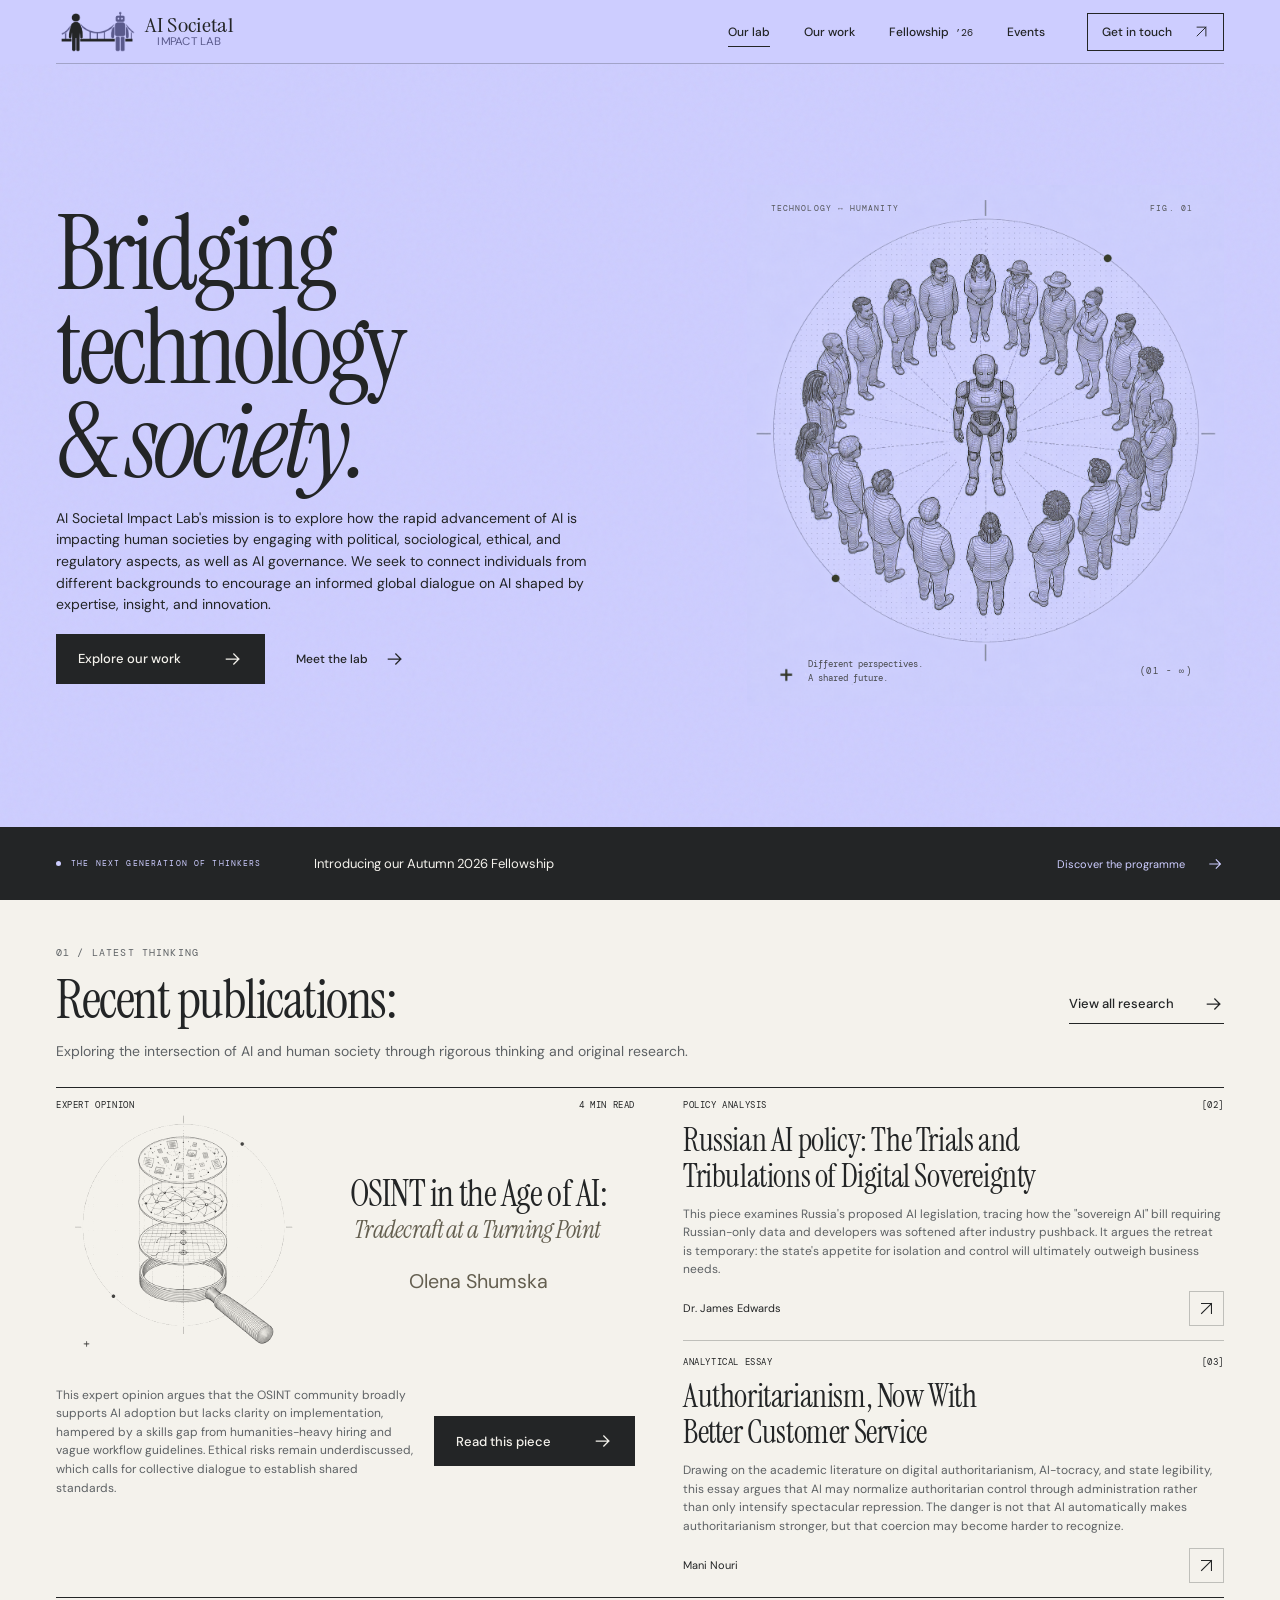
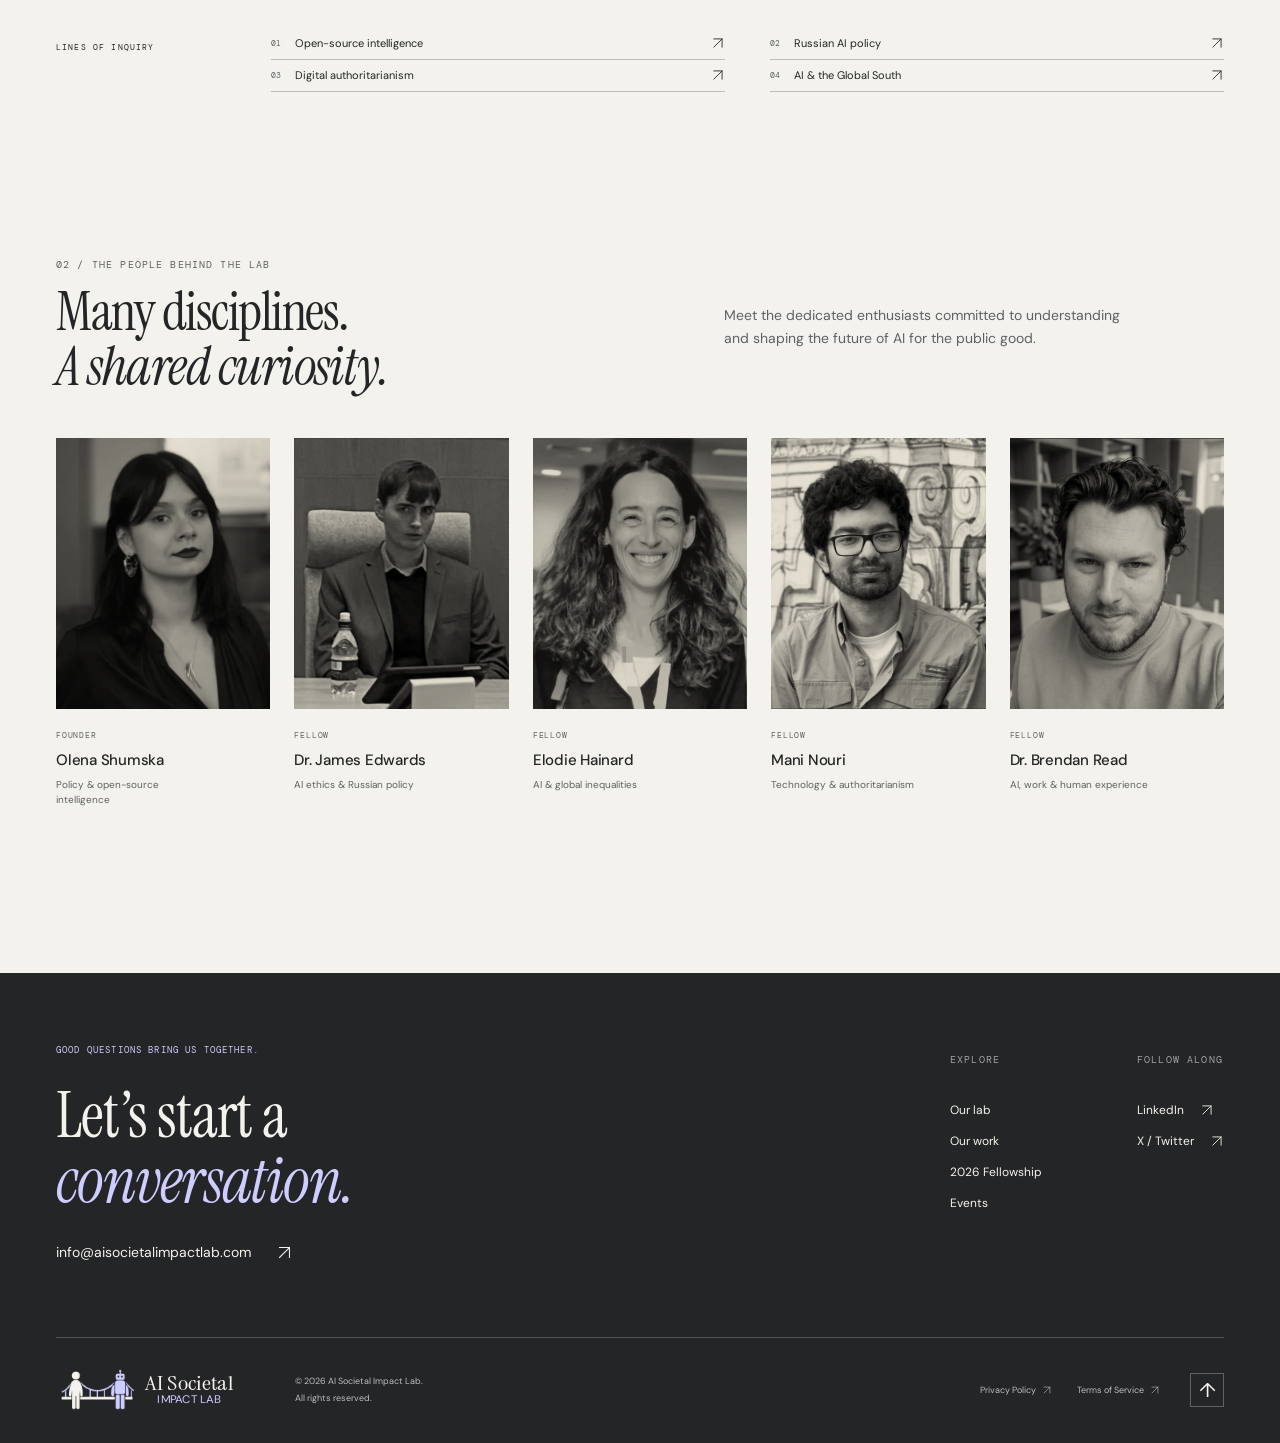
==== index.html @ 4068f5b7 "Initial build of the site" ====
<!doctype html>
<html lang="en" class="home-page">
  <head>
    <meta charset="UTF-8" />
    <meta name="viewport" content="width=device-width, initial-scale=1" />
    <meta name="theme-color" content="#cdcdff" />
    <title>Bridging technology &amp; society — AI Societal Impact Lab</title>
    <meta
      name="description"
      content="AI Societal Impact Lab&#39;s mission is to explore how the rapid advancement of AI is impacting human societies by engaging with political, sociological, ethical, and regulatory aspects, as well as AI governance. We seek to connect individuals from different backgrounds to encourage an informed global dialogue on AI shaped by expertise, insight, and innovation."
    />
    <link rel="canonical" href="https://aisocietalimpactlab.com/" />
    <meta
      property="og:title"
      content="Bridging technology &amp; society — AI Societal Impact Lab"
    />
    <meta
      property="og:description"
      content="AI Societal Impact Lab&#39;s mission is to explore how the rapid advancement of AI is impacting human societies by engaging with political, sociological, ethical, and regulatory aspects, as well as AI governance. We seek to connect individuals from different backgrounds to encourage an informed global dialogue on AI shaped by expertise, insight, and innovation."
    />
    <meta property="og:type" content="website" />
    <meta property="og:url" content="https://aisocietalimpactlab.com/" />
    <meta
      property="og:image"
      content="https://aisocietalimpactlab.com/assets/social-preview.jpg"
    />
    <meta property="og:image:width" content="1200" />
    <meta property="og:image:height" content="630" />
    <meta
      property="og:image:alt"
      content="AI Societal Impact Lab — Bridging technology and society"
    />
    <meta name="twitter:card" content="summary_large_image" />
    <link rel="icon" href="assets/favicon.png" type="image/png" />
    <link rel="stylesheet" href="assets/styles.css?v=20260928-events-slide" />
    <script src="assets/script.js?v=20260911-banner-cta" defer></script>
  </head>
  <body>
    <div id="top">
      <a href="#main" class="skip-link">Skip to content</a>
      <header class="site-header">
        <div class="container header-inner">
          <a class="brand" aria-label="AI Societal Impact Lab home" href="index.html"
            ><img class="brand-mark brand-mark-light" src="assets/artwork/homepage/logo_light.png" width="901" height="514" alt="" aria-hidden="true" />
            <img class="brand-mark brand-mark-dark" src="assets/artwork/homepage/logo_dark.png" width="901" height="514" alt="" aria-hidden="true" />
            <span class="brand-wordmark"><span class="brand-name">AI Societal</span><span class="brand-subtitle">Impact Lab</span></span></a
          ><button class="menu-toggle" aria-expanded="false" aria-controls="main-navigation">
            <span>Menu</span><span class="menu-lines" aria-hidden="true"><i></i><i></i></span>
          </button>
          <nav id="main-navigation" aria-label="Main navigation" class="navigation">
            <a aria-current="page" class="active" href="index.html">Our lab</a
            ><a class="" href="ourwork/index.html">Our work</a
            ><a class="" href="fellowship-autumn-2026/index.html"
              >Fellowship <span class="nav-year">’26</span></a
            ><a class="" href="events/index.html">Events</a
            ><a class="header-contact" href="mailto:info@aisocietalimpactlab.com"
              >Get in touch
              <svg
                class="arrow"
                width="20"
                height="20"
                viewBox="0 0 24 24"
                fill="none"
                aria-hidden="true"
              >
                <path
                  d="M5 19 19 5M5 5h14v14"
                  stroke="currentColor"
                  stroke-width="1.5"
                  stroke-linecap="square"
                ></path></svg
            ></a>
          </nav>
        </div>
      </header>
      <main id="main" tabindex="-1">
        <section class="hero paper-lilac home-slide">
          <div class="container hero-grid">
            <div class="hero-copy">
              <h1>
                Bridging<br />technology<br /><span class="hero-last"
                  >&amp; <em>society.</em></span
                >
              </h1>
              <p class="hero-description">
                AI Societal Impact Lab's mission is to explore how the rapid advancement of AI is
                impacting human societies by engaging with political, sociological, ethical, and
                regulatory aspects, as well as AI governance. We seek to connect individuals from
                different backgrounds to encourage an informed global dialogue on AI shaped by
                expertise, insight, and innovation.
              </p>
              <div class="hero-actions">
                <a class="button button-dark" href="ourwork/index.html"
                  >Explore our work
                  <svg
                    class="arrow"
                    width="20"
                    height="20"
                    viewBox="0 0 24 24"
                    fill="none"
                    aria-hidden="true"
                  >
                    <path
                      d="M4 12h15m-6-6 6 6-6 6"
                      stroke="currentColor"
                      stroke-width="1.5"
                      stroke-linecap="square"
                    ></path></svg></a
                ><a class="text-link" href="#team"
                  >Meet the lab<svg
                    class="arrow"
                    width="20"
                    height="20"
                    viewBox="0 0 24 24"
                    fill="none"
                    aria-hidden="true"
                  >
                    <path
                      d="M4 12h15m-6-6 6 6-6 6"
                      stroke="currentColor"
                      stroke-width="1.5"
                      stroke-linecap="square"
                    ></path></svg
                ></a>
              </div>
            </div>
            <figure class="hero-art hero-art-labeled">
              <div class="art-topline">
                <span class="eyebrow">TECHNOLOGY ↔ HUMANITY</span>
                <span class="eyebrow">FIG. 01</span>
              </div>
              <img
                class="hero-artwork"
                src="assets/artwork/homepage/hero-art.png"
                alt="People gathered in a circle around a robot."
                width="1199"
                height="1312"
                fetchpriority="high"
              />
              <figcaption>
                <span>Different perspectives.<br />A shared future.</span>
                <span class="figure-index">(01 - ∞)</span>
              </figcaption>
            </figure>
          </div>
          <div class="hero-banner-slot">
            <div class="container hero-bottom">
              <span class="eyebrow">RESEARCH WITH A HUMAN PERSPECTIVE</span
              ><a href="#research" class="scroll-cue"
                >Discover the latest <span aria-hidden="true">↓</span></a
              >
            </div>
            <!-- Add hidden to this banner to reveal the lavender research fallback. -->
            <section class="fellowship-strip">
              <div class="container">
                <span class="eyebrow"
                  ><span class="status-dot"></span>THE NEXT GENERATION OF THINKERS</span
                ><a href="fellowship-autumn-2026/index.html"
                  ><span>Introducing our Autumn 2026 Fellowship</span
                  ><span class="strip-detail"
                    >Discover the programme
                    <svg
                      class="arrow"
                      width="20"
                      height="20"
                      viewBox="0 0 24 24"
                      fill="none"
                      aria-hidden="true"
                    >
                      <path
                        d="M4 12h15m-6-6 6 6-6 6"
                        stroke="currentColor"
                        stroke-width="1.5"
                        stroke-linecap="square"
                      ></path></svg></span
                ></a>
              </div>
            </section>
          </div>
        </section>
        <section class="research-section section-space home-slide" id="research">
          <div class="container">
            <div class="section-heading">
              <div>
                <span class="eyebrow">01 / LATEST THINKING</span>
                <h2>Recent publications:</h2>
              </div>
              <a class="text-link" href="ourwork/index.html"
                >View all research<svg
                  class="arrow"
                  width="20"
                  height="20"
                  viewBox="0 0 24 24"
                  fill="none"
                  aria-hidden="true"
                >
                  <path
                    d="M4 12h15m-6-6 6 6-6 6"
                    stroke="currentColor"
                    stroke-width="1.5"
                    stroke-linecap="square"
                  ></path></svg
              ></a>
            </div>
            <p class="section-intro">
              Exploring the intersection of AI and human society through rigorous thinking and
              original research.
            </p>
            <div class="publications-layout">
              <article class="featured-publication olena-feature">
                <div class="publication-art olena-banner">
                  <img class="research-artwork research-artwork-0"
                    src="assets/artwork/articles/olena_001_bnr.png"
                    alt="" aria-hidden="true" width="1592" height="896" loading="lazy" />
                  <a class="banner-piece-link" href="ourwork/osint-ai-tradecraft-turning-point/index.html">
                    <h3 class="banner-title"><span>OSINT in the Age of AI:</span><em>Tradecraft at a Turning Point</em></h3>
                  </a>
                  <div class="article-meta banner-meta"><span>Expert opinion</span><span>4 MIN READ</span></div>
                  <a class="banner-author" href="#profile-olena-shumska" data-profile="profile-olena-shumska">Olena Shumska</a>
                </div>
                <p>
                  This expert opinion argues that the OSINT community broadly supports AI adoption
                  but lacks clarity on implementation, hampered by a skills gap from
                  humanities-heavy hiring and vague workflow guidelines. Ethical risks remain
                  underdiscussed, which calls for collective dialogue to establish shared standards.
                </p>
                <div class="article-byline">
                  <a class="button button-dark" href="ourwork/osint-ai-tradecraft-turning-point/index.html"
                    >Read this piece<svg
                      class="arrow"
                      width="20"
                      height="20"
                      viewBox="0 0 24 24"
                      fill="none"
                      aria-hidden="true"
                    >
                      <path
                        d="M4 12h15m-6-6 6 6-6 6"
                        stroke="currentColor"
                        stroke-width="1.5"
                        stroke-linecap="square"
                      ></path></svg
                  ></a>
                </div>
              </article>
              <div class="publications-stack">
                <article class="publication-preview">
                  <div class="article-meta"><span>Policy analysis</span><span>[02]</span></div>
                  <h3>
                    <a href="ourwork/russian-ai-policy-digital-sovereignty/index.html"
                      >Russian AI policy: The Trials and Tribulations of Digital Sovereignty</a
                    >
                  </h3>
                  <p>
                    This piece examines Russia's proposed AI legislation, tracing how the "sovereign
                    AI" bill requiring Russian-only data and developers was softened after industry
                    pushback. It argues the retreat is temporary: the state's appetite for isolation
                    and control will ultimately outweigh business needs.
                  </p>
                  <div class="article-byline">
                    <a class="author-link" href="#profile-james-edwards" data-profile="profile-james-edwards">Dr. James Edwards</a
                    ><a
                      class="round-link"
                      aria-label="Read Russian AI policy: The Trials and Tribulations of Digital Sovereignty"
                      href="ourwork/russian-ai-policy-digital-sovereignty/index.html"
                      ><svg
                        class="arrow"
                        width="20"
                        height="20"
                        viewBox="0 0 24 24"
                        fill="none"
                        aria-hidden="true"
                      >
                        <path
                          d="M5 19 19 5M5 5h14v14"
                          stroke="currentColor"
                          stroke-width="1.5"
                          stroke-linecap="square"
                        ></path></svg
                    ></a>
                  </div>
                </article>
                <article class="publication-preview">
                  <div class="article-meta"><span>Analytical essay</span><span>[03]</span></div>
                  <h3>
                    <a href="ourwork/authoritarianism-better-customer-service/index.html"
                      >Authoritarianism, Now With Better Customer Service</a
                    >
                  </h3>
                  <p>
                    Drawing on the academic literature on digital authoritarianism, AI-tocracy, and
                    state legibility, this essay argues that AI may normalize authoritarian control
                    through administration rather than only intensify spectacular repression. The
                    danger is not that AI automatically makes authoritarianism stronger, but that
                    coercion may become harder to recognize.
                  </p>
                  <div class="article-byline">
                    <a class="author-link" href="#profile-mani-nouri" data-profile="profile-mani-nouri">Mani Nouri</a
                    ><a
                      class="round-link"
                      aria-label="Read Authoritarianism, Now With Better Customer Service"
                      href="ourwork/authoritarianism-better-customer-service/index.html"
                      ><svg
                        class="arrow"
                        width="20"
                        height="20"
                        viewBox="0 0 24 24"
                        fill="none"
                        aria-hidden="true"
                      >
                        <path
                          d="M5 19 19 5M5 5h14v14"
                          stroke="currentColor"
                          stroke-width="1.5"
                          stroke-linecap="square"
                        ></path></svg
                    ></a>
                  </div>
                </article>
              </div>
            </div>
            <div class="topic-strip">
              <span class="eyebrow">LINES OF INQUIRY</span>
              <div>
                <a href="ourwork/index.html?topic=Open-source%20intelligence"
                  ><span class="topic-number">01</span>Open-source intelligence<svg
                    class="arrow"
                    width="20"
                    height="20"
                    viewBox="0 0 24 24"
                    fill="none"
                    aria-hidden="true"
                  >
                    <path
                      d="M5 19 19 5M5 5h14v14"
                      stroke="currentColor"
                      stroke-width="1.5"
                      stroke-linecap="square"
                    ></path></svg></a
                ><a href="ourwork/index.html?topic=Russian%20AI%20policy"
                  ><span class="topic-number">02</span>Russian AI policy<svg
                    class="arrow"
                    width="20"
                    height="20"
                    viewBox="0 0 24 24"
                    fill="none"
                    aria-hidden="true"
                  >
                    <path
                      d="M5 19 19 5M5 5h14v14"
                      stroke="currentColor"
                      stroke-width="1.5"
                      stroke-linecap="square"
                    ></path></svg></a
                ><a href="ourwork/index.html?topic=Digital%20authoritarianism"
                  ><span class="topic-number">03</span>Digital authoritarianism<svg
                    class="arrow"
                    width="20"
                    height="20"
                    viewBox="0 0 24 24"
                    fill="none"
                    aria-hidden="true"
                  >
                    <path
                      d="M5 19 19 5M5 5h14v14"
                      stroke="currentColor"
                      stroke-width="1.5"
                      stroke-linecap="square"
                    ></path></svg></a
                ><a href="ourwork/index.html?topic=AI%20%26%20the%20Global%20South"
                  ><span class="topic-number">04</span>AI &amp; the Global South<svg
                    class="arrow"
                    width="20"
                    height="20"
                    viewBox="0 0 24 24"
                    fill="none"
                    aria-hidden="true"
                  >
                    <path
                      d="M5 19 19 5M5 5h14v14"
                      stroke="currentColor"
                      stroke-width="1.5"
                      stroke-linecap="square"
                    ></path></svg
                ></a>
              </div>
            </div>
          </div>
        </section>
        <section class="team-section section-space home-slide" id="team">
          <div class="container">
            <div class="section-heading">
              <div>
                <span class="eyebrow">02 / THE PEOPLE BEHIND THE LAB</span>
                <h2>Many disciplines.<br /><em>A shared curiosity.</em></h2>
              </div>
              <p class="team-intro">
                Meet the dedicated enthusiasts committed to understanding and shaping the future of
                AI for the public good.
              </p>
            </div>
            <div class="team-grid">
              <a
                class="person"
                aria-label="Read the biography of Olena Shumska"
                href="#profile-olena-shumska"
                data-profile="profile-olena-shumska"
                ><div class="portrait">
                  <img
                    src="assets/images/olena-shumska.webp"
                    alt="Olena Shumska"
                    loading="lazy"
                    width="400"
                    height="480"
                  /><span
                    ><svg
                      class="arrow"
                      width="20"
                      height="20"
                      viewBox="0 0 24 24"
                      fill="none"
                      aria-hidden="true"
                    >
                      <path
                        d="M5 19 19 5M5 5h14v14"
                        stroke="currentColor"
                        stroke-width="1.5"
                        stroke-linecap="square"
                      ></path></svg
                  ></span>
                </div>
                <span class="eyebrow">Founder</span>
                <h3>Olena Shumska</h3>
                <p>Policy &amp; open-source intelligence</p></a
              ><a
                class="person"
                aria-label="Read the biography of Dr. James Edwards"
                href="#profile-james-edwards"
                data-profile="profile-james-edwards"
                ><div class="portrait">
                  <img
                    src="assets/images/james-edwards.webp"
                    alt="Dr. James Edwards"
                    loading="lazy"
                    width="400"
                    height="480"
                  /><span
                    ><svg
                      class="arrow"
                      width="20"
                      height="20"
                      viewBox="0 0 24 24"
                      fill="none"
                      aria-hidden="true"
                    >
                      <path
                        d="M5 19 19 5M5 5h14v14"
                        stroke="currentColor"
                        stroke-width="1.5"
                        stroke-linecap="square"
                      ></path></svg
                  ></span>
                </div>
                <span class="eyebrow">Fellow</span>
                <h3>Dr. James Edwards</h3>
                <p>AI ethics &amp; Russian policy</p></a
              ><a
                class="person"
                aria-label="Read the biography of Elodie Hainard"
                href="#profile-elodie-hainard"
                data-profile="profile-elodie-hainard"
                ><div class="portrait">
                  <img
                    src="assets/images/elodie-hainard.webp"
                    alt="Elodie Hainard"
                    loading="lazy"
                    width="400"
                    height="480"
                  /><span
                    ><svg
                      class="arrow"
                      width="20"
                      height="20"
                      viewBox="0 0 24 24"
                      fill="none"
                      aria-hidden="true"
                    >
                      <path
                        d="M5 19 19 5M5 5h14v14"
                        stroke="currentColor"
                        stroke-width="1.5"
                        stroke-linecap="square"
                      ></path></svg
                  ></span>
                </div>
                <span class="eyebrow">Fellow</span>
                <h3>Elodie Hainard</h3>
                <p>AI &amp; global inequalities</p></a
              ><a
                class="person"
                aria-label="Read the biography of Mani Nouri"
                href="#profile-mani-nouri"
                data-profile="profile-mani-nouri"
                ><div class="portrait">
                  <img
                    src="assets/images/mani-nouri.webp"
                    alt="Mani Nouri"
                    loading="lazy"
                    width="400"
                    height="480"
                  /><span
                    ><svg
                      class="arrow"
                      width="20"
                      height="20"
                      viewBox="0 0 24 24"
                      fill="none"
                      aria-hidden="true"
                    >
                      <path
                        d="M5 19 19 5M5 5h14v14"
                        stroke="currentColor"
                        stroke-width="1.5"
                        stroke-linecap="square"
                      ></path></svg
                  ></span>
                </div>
                <span class="eyebrow">Fellow</span>
                <h3>Mani Nouri</h3>
                <p>Technology &amp; authoritarianism</p></a
              ><a
                class="person"
                aria-label="Read the biography of Dr. Brendan Read"
                href="#profile-brendan-read"
                data-profile="profile-brendan-read"
                ><div class="portrait">
                  <img
                    src="assets/images/brendan-read.webp"
                    alt="Dr. Brendan Read"
                    loading="lazy"
                    width="400"
                    height="480"
                  /><span
                    ><svg
                      class="arrow"
                      width="20"
                      height="20"
                      viewBox="0 0 24 24"
                      fill="none"
                      aria-hidden="true"
                    >
                      <path
                        d="M5 19 19 5M5 5h14v14"
                        stroke="currentColor"
                        stroke-width="1.5"
                        stroke-linecap="square"
                      ></path></svg
                  ></span>
                </div>
                <span class="eyebrow">Fellow</span>
                <h3>Dr. Brendan Read</h3>
                <p>AI, work &amp; human experience</p></a
              >
            </div>
            <section
              class="profile-panel"
              id="profile-olena-shumska"
              aria-labelledby="name-olena-shumska"
            >
              <a class="dialog-close" href="#team" aria-label="Close biography">×</a>
              <div class="profile-content">
                <div class="profile-portrait">
  <img
                    src="assets/images/olena-shumska.webp"
                    alt="Olena Shumska"
                    loading="lazy"
                    width="220"
                    height="290"
                  />
                </div>
                <div>
                  <span class="eyebrow">Founder / AI SOCIETAL IMPACT LAB</span>
                  <h2 id="name-olena-shumska">Olena Shumska</h2>
                  <div class="prose profile-bio">
                    <p>
                      Olena brings seven years of experience in policy analysis and open-source
                      intelligence, spanning areas such as illicit weapons trafficking, financial
                      crime, public safety, private investigations, and cybersecurity. She was an
                      Emerging Expert with the DC-based Forum on the Arms Trade from 2021 to 2023.
                    </p>

                    <p>
                      Fascinated by the impact of emerging technology on the nature of war, the
                      essence of security, and its ramifications for intelligence and research work,
                      she decided to start the AI Societal Impact Lab to create a space for
                      discussing what technological advancement might mean for human societies.
                    </p>

                    <p>
                      Olena is starting her PhD in Sociology at the University of Edinburgh. She
                      also holds Master's degrees in Russian and Eastern European Studies from the
                      University of Oxford and in International History from the Graduate Institute
                      in Geneva.
                    </p>
                  </div>
                  <a
                    class="text-link"
                    href="https://www.linkedin.com/in/olena-shumska-a1611653/"
                    target="_blank"
                    rel="noreferrer"
                    >Connect on LinkedIn
                    <svg
                      class="arrow"
                      width="20"
                      height="20"
                      viewBox="0 0 24 24"
                      fill="none"
                      aria-hidden="true"
                    >
                      <path
                        d="M5 19 19 5M5 5h14v14"
                        stroke="currentColor"
                        stroke-width="1.5"
                      ></path></svg
                  ></a>
                </div>
              </div>
            </section>
            <section
              class="profile-panel"
              id="profile-james-edwards"
              aria-labelledby="name-james-edwards"
            >
              <a class="dialog-close" href="#team" aria-label="Close biography">×</a>
              <div class="profile-content">
                <div class="profile-portrait">
  <img
                    src="assets/images/james-edwards.webp"
                    alt="Dr. James Edwards"
                    loading="lazy"
                    width="220"
                    height="290"
                  />
                </div>
                <div>
                  <span class="eyebrow">Fellow / AI SOCIETAL IMPACT LAB</span>
                  <h2 id="name-james-edwards">Dr. James Edwards</h2>
                  <div class="prose profile-bio">
                    <p>
                      Jamie recently completed a PhD in area studies at the University of Oxford.
                      His dissertation looked at the socio-economic aspects of the Russian Army. At
                      Oxford, he taught courses on politics and quantitative research methods. Jamie
                      is interested in AI ethics, particularly how its integration into advanced
                      academic research and everyday life raises questions of accountability,
                      transparency, and impact.&nbsp;
                    </p>

                    <p>
                      Jamie also holds an MPhil in Russian and Eastern European Studies from the
                      University of Oxford.
                    </p>
                  </div>
                  <a
                    class="text-link"
                    href="https://www.linkedin.com/in/jamie-edwards-bb0876158/"
                    target="_blank"
                    rel="noreferrer"
                    >Connect on LinkedIn
                    <svg
                      class="arrow"
                      width="20"
                      height="20"
                      viewBox="0 0 24 24"
                      fill="none"
                      aria-hidden="true"
                    >
                      <path
                        d="M5 19 19 5M5 5h14v14"
                        stroke="currentColor"
                        stroke-width="1.5"
                      ></path></svg
                  ></a>
                </div>
              </div>
            </section>
            <section
              class="profile-panel"
              id="profile-elodie-hainard"
              aria-labelledby="name-elodie-hainard"
            >
              <a class="dialog-close" href="#team" aria-label="Close biography">×</a>
              <div class="profile-content">
                <div class="profile-portrait">
  <img
                    src="assets/images/elodie-hainard.webp"
                    alt="Elodie Hainard"
                    loading="lazy"
                    width="220"
                    height="290"
                  />
                </div>
                <div>
                  <span class="eyebrow">Fellow / AI SOCIETAL IMPACT LAB</span>
                  <h2 id="name-elodie-hainard">Elodie Hainard</h2>
                  <div class="prose profile-bio">
                    <p>
                      Elodie brings experience on conflict-affected areas, including several years
                      of work in Sub-Saharan Africa.&nbsp;Elodie is drawn to questions around AI and
                      global inequalities, datacolonialism, the impact of AI on labor in
                      'developing' economies, and how emerging technologies are reshaping
                      humanitarian work. She&nbsp;also runs her own Switzerland-based consulting
                      firm called Target Advisory.&nbsp;
                    </p>

                    <p>
                      Elodie holds a Master’s in Development Studies from the Graduate Institute in
                      Geneva. &nbsp;
                    </p>
                  </div>
                  <a
                    class="text-link"
                    href="https://www.linkedin.com/in/elodie-hainard-0a3a37260/"
                    target="_blank"
                    rel="noreferrer"
                    >Connect on LinkedIn
                    <svg
                      class="arrow"
                      width="20"
                      height="20"
                      viewBox="0 0 24 24"
                      fill="none"
                      aria-hidden="true"
                    >
                      <path
                        d="M5 19 19 5M5 5h14v14"
                        stroke="currentColor"
                        stroke-width="1.5"
                      ></path></svg
                  ></a>
                </div>
              </div>
            </section>
            <section
              class="profile-panel"
              id="profile-mani-nouri"
              aria-labelledby="name-mani-nouri"
            >
              <a class="dialog-close" href="#team" aria-label="Close biography">×</a>
              <div class="profile-content">
                <div class="profile-portrait">
  <img
                    src="assets/images/mani-nouri.webp"
                    alt="Mani Nouri"
                    loading="lazy"
                    width="220"
                    height="290"
                  />
                </div>
                <div>
                  <span class="eyebrow">Fellow / AI SOCIETAL IMPACT LAB</span>
                  <h2 id="name-mani-nouri">Mani Nouri</h2>
                  <div class="prose profile-bio">
                    <p>
                      Mani is a teaching and a research assistant in political science at the
                      University of Toronto. His dissertation looks at the relations between Iran
                      and the Western countries. He is curious about exploring where technology and
                      authoritarian regimes collide, as well as the institutional aspects of AI
                      governance. One of his current research projects engages with the impact of
                      Chinese LLMs in Kazakhstan.&nbsp;
                    </p>

                    <p>
                      Mani also holds a Master's in Political Science and Government from University
                      of Concordia.&nbsp;&nbsp;
                    </p>
                  </div>
                  <a
                    class="text-link"
                    href="https://www.linkedin.com/in/alireza-mani-nouri/"
                    target="_blank"
                    rel="noreferrer"
                    >Connect on LinkedIn
                    <svg
                      class="arrow"
                      width="20"
                      height="20"
                      viewBox="0 0 24 24"
                      fill="none"
                      aria-hidden="true"
                    >
                      <path
                        d="M5 19 19 5M5 5h14v14"
                        stroke="currentColor"
                        stroke-width="1.5"
                      ></path></svg
                  ></a>
                </div>
              </div>
            </section>
            <section
              class="profile-panel"
              id="profile-brendan-read"
              aria-labelledby="name-brendan-read"
            >
              <a class="dialog-close" href="#team" aria-label="Close biography">×</a>
              <div class="profile-content">
                <div class="profile-portrait">
  <img
                    src="assets/images/brendan-read.webp"
                    alt="Dr. Brendan Read"
                    loading="lazy"
                    width="220"
                    height="290"
                  />
                </div>
                <div>
                  <span class="eyebrow">Fellow / AI SOCIETAL IMPACT LAB</span>
                  <h2 id="name-brendan-read">Dr. Brendan Read</h2>
                  <div class="prose profile-bio">
                    <p>
                      Brendan has six years of experience as a UX researcher at Meta, focusing on
                      reducing harmful experiences and improving user support. He specializes in
                      measurement frameworks for evaluating organizational success. Brendan’s
                      interests include how AI is democratizing software development, enabling
                      personalized software, and reshaping work.
                    </p>

                    <p>
                      Brendan holds a PhD in Survey Methodology from the University of Essex, where
                      he researched methods of technology-enabled data collection in the social
                      sciences.
                    </p>
                  </div>
                  <a
                    class="text-link"
                    href="https://www.linkedin.com/in/brendanpaulread/"
                    target="_blank"
                    rel="noreferrer"
                    >Connect on LinkedIn
                    <svg
                      class="arrow"
                      width="20"
                      height="20"
                      viewBox="0 0 24 24"
                      fill="none"
                      aria-hidden="true"
                    >
                      <path
                        d="M5 19 19 5M5 5h14v14"
                        stroke="currentColor"
                        stroke-width="1.5"
                      ></path></svg
                  ></a>
                </div>
              </div>
            </section>
          </div>
        </section>
      </main>
      <footer class="site-footer">
        <div class="container">
          <div class="footer-top">
            <div>
              <span class="eyebrow">GOOD QUESTIONS BRING US TOGETHER.</span>
              <h2>Let’s start a<br /><em>conversation.</em></h2>
              <a href="mailto:info@aisocietalimpactlab.com" class="footer-email"
                >info@aisocietalimpactlab.com<svg
                  class="arrow"
                  width="20"
                  height="20"
                  viewBox="0 0 24 24"
                  fill="none"
                  aria-hidden="true"
                >
                  <path
                    d="M5 19 19 5M5 5h14v14"
                    stroke="currentColor"
                    stroke-width="1.5"
                    stroke-linecap="square"
                  ></path></svg
              ></a>
            </div>
            <div class="footer-links">
              <div>
                <span class="eyebrow">EXPLORE</span><a href="#top">Our lab</a
                ><a href="ourwork/index.html">Our work</a
                ><a href="fellowship-autumn-2026/index.html">2026 Fellowship</a
                ><a href="events/index.html">Events</a>
              </div>
              <div>
                <span class="eyebrow">FOLLOW ALONG</span
                ><a
                  href="https://www.linkedin.com/company/ai-societal-impact-lab/"
                  target="_blank"
                  rel="noreferrer"
                  >LinkedIn
                  <svg
                    class="arrow"
                    width="20"
                    height="20"
                    viewBox="0 0 24 24"
                    fill="none"
                    aria-hidden="true"
                  >
                    <path
                      d="M5 19 19 5M5 5h14v14"
                      stroke="currentColor"
                      stroke-width="1.5"
                      stroke-linecap="square"
                    ></path></svg></a
                ><a href="https://x.com/AISocietalab" target="_blank" rel="noreferrer"
                  >X / Twitter
                  <svg
                    class="arrow"
                    width="20"
                    height="20"
                    viewBox="0 0 24 24"
                    fill="none"
                    aria-hidden="true"
                  >
                    <path
                      d="M5 19 19 5M5 5h14v14"
                      stroke="currentColor"
                      stroke-width="1.5"
                      stroke-linecap="square"
                    ></path></svg
                ></a>
              </div>
            </div>
          </div>
          <div class="footer-bottom">
            <a class="brand brand-footer" aria-label="AI Societal Impact Lab home" href="index.html"
              ><img class="brand-mark" src="assets/artwork/homepage/logo_dark.png" width="901" height="514" alt="" aria-hidden="true" />
            <span class="brand-wordmark"><span class="brand-name">AI Societal</span><span class="brand-subtitle">Impact Lab</span></span></a
            ><span>© 2026 AI Societal Impact Lab.<br />All rights reserved.</span>
            <div class="legal-links">
              <a
                href="privacy-policy/index.html"
                >Privacy Policy
                <svg
                  class="arrow"
                  width="20"
                  height="20"
                  viewBox="0 0 24 24"
                  fill="none"
                  aria-hidden="true"
                >
                  <path
                    d="M5 19 19 5M5 5h14v14"
                    stroke="currentColor"
                    stroke-width="1.5"
                    stroke-linecap="square"
                  ></path></svg></a
              ><a
                href="terms-of-service/index.html"
                >Terms of Service
                <svg
                  class="arrow"
                  width="20"
                  height="20"
                  viewBox="0 0 24 24"
                  fill="none"
                  aria-hidden="true"
                >
                  <path
                    d="M5 19 19 5M5 5h14v14"
                    stroke="currentColor"
                    stroke-width="1.5"
                    stroke-linecap="square"
                  ></path></svg
              ></a>
            </div>
            <a href="#top" class="back-top" aria-label="Back to top">↑</a>
          </div>
        </div>
      </footer>
    </div>
  </body>
</html>
---- assets/styles.css ----
@font-face {
  font-family: "Instrument Serif";
  font-style: normal;
  font-weight: 400;
  font-display: swap;
  src: url("fonts/instrument-serif-400-normal.woff2") format("woff2");
}
@font-face {
  font-family: "Instrument Serif";
  font-style: italic;
  font-weight: 400;
  font-display: swap;
  src: url("fonts/instrument-serif-400-italic.woff2") format("woff2");
}
@font-face {
  font-family: "DM Sans";
  font-style: normal;
  font-weight: 400;
  font-display: swap;
  src: url("fonts/dm-sans-400-normal.woff2") format("woff2");
}
@font-face {
  font-family: "DM Sans";
  font-style: normal;
  font-weight: 500;
  font-display: swap;
  src: url("fonts/dm-sans-500-normal.woff2") format("woff2");
}
@font-face {
  font-family: "DM Sans";
  font-style: normal;
  font-weight: 600;
  font-display: swap;
  src: url("fonts/dm-sans-600-normal.woff2") format("woff2");
}
@font-face {
  font-family: "DM Mono";
  font-style: normal;
  font-weight: 400;
  font-display: swap;
  src: url("fonts/dm-mono-400-normal.woff2") format("woff2");
}
:root {
  font-family: "DM Sans", sans-serif;
  color: var(--ink);
  background: var(--paper);
  font-synthesis: none;
  text-rendering: optimizeLegibility;
  -webkit-font-smoothing: antialiased;
  --ink: var(--grey-shade-70);
  --lilac: var(--lavender-blue);

  /* Lavender Blue palette */
  --lavender-blue: #cdcdff;
  --lavender-blue-shade-10: #babaec;
  --lavender-blue-shade-20: #a7a7d9;
  --lavender-blue-shade-30: #9494c6;
  --lavender-blue-shade-40: #8080b2;
  --lavender-blue-shade-50: #6d6d9f;
  --lavender-blue-shade-60: #5a5a8c;
  --lavender-blue-shade-70: #444469;
  --lavender-blue-shade-80: #2d2d46;
  --lavender-blue-shade-90: #171723;
  --lavender-blue-tint-10: #d2d2ff;
  --lavender-blue-tint-20: #d7d7ff;
  --lavender-blue-tint-30: #dcdcff;
  --lavender-blue-tint-40: #e1e1ff;
  --lavender-blue-tint-50: #e6e6ff;
  --lavender-blue-tint-60: #ebebff;
  --lavender-blue-tint-70: #f0f0ff;
  --lavender-blue-tint-80: #f5f5ff;
  --lavender-blue-tint-90: #fafaff;

  /* Grey palette */
  --grey: #767a7e;
  --grey-shade-10: #6a6e71;
  --grey-shade-20: #5e6265;
  --grey-shade-30: #535558;
  --grey-shade-40: #47494c;
  --grey-shade-50: #3b3d3f;
  --grey-shade-60: #2f3132;
  --grey-shade-70: #232526;
  --grey-shade-80: #181819;
  --grey-shade-90: #0c0c0d;
  --grey-tint-10: #84878b;
  --grey-tint-20: #919598;
  --grey-tint-30: #9fa2a5;
  --grey-tint-40: #adafb2;
  --grey-tint-50: #bbbdbf;
  --grey-tint-60: #c8cacb;
  --grey-tint-70: #d6d7d8;
  --grey-tint-80: #e3e4e5;
  --grey-tint-90: #f1f2f2;

  /* Cream palette; the current paper background is the 80% tint. */
  --cream-base: #c8bea0;
  --cream-shade-10: #b4ab90;
  --cream-shade-20: #a09880;
  --cream-shade-30: #8c8570;
  --cream-shade-40: #787260;
  --cream-shade-50: #645f50;
  --cream-shade-60: #504c40;
  --cream-shade-70: #3c3930;
  --cream-shade-80: #282620;
  --cream-shade-90: #141310;
  --cream-tint-10: #cec5aa;
  --cream-tint-20: #d3cbb3;
  --cream-tint-30: #d9d2bd;
  --cream-tint-40: #ded8c6;
  --cream-tint-50: #e4dfd0;
  --cream-tint-60: #e9e5d9;
  --cream-tint-70: #efece3;
  --cream-tint-80: #f4f2ec;
  --cream-tint-90: #faf9f6;

  --paper: var(--cream-tint-80);
  --muted: var(--grey-shade-20);
  --line: color-mix(in srgb, var(--ink) 25%, transparent);
  --accent: var(--lavender-blue-shade-60);
  --serif: "Instrument Serif", Georgia, serif;
  --mono: "DM Mono", monospace;
}
* {
  box-sizing: border-box;
}
html {
  scroll-behavior: smooth;
  scroll-padding-top: 30px;
}
body {
  margin: 0;
}
button,
input {
  font: inherit;
}
button,
a,
input {
  -webkit-tap-highlight-color: transparent;
}
button,
a {
  touch-action: manipulation;
}
button {
  color: inherit;
}
button {
  cursor: pointer;
}
a {
  color: inherit;
  text-decoration: none;
}
img,
svg {
  display: block;
}
img {
  max-width: 100%;
  object-fit: cover;
}
button {
  border-radius: 0;
}
p {
  line-height: 1.65;
}
h1,
h2,
h3,
p,
figure {
  margin: 0;
}
h1,
h2,
h3 {
  font-weight: 400;
}
em {
  font-weight: 400;
}
h1,
h2,
h3 {
  text-wrap: balance;
}
::selection {
  background: var(--ink);
  color: var(--lilac);
}
:focus-visible {
  outline: 2px solid currentColor;
  outline-offset: 5px;
}
main:focus {
  outline: none;
}
main {
  min-height: 60vh;
}
.container {
  width: calc(100% - 112px);
  max-width: 1328px;
  margin-inline: auto;
}
.section-space {
  padding-block: 100px;
}
.eyebrow {
  font: 400 10px/1.55 var(--mono);
  letter-spacing: 1.15px;
  text-transform: uppercase;
  display: block;
}
.arrow {
  flex-shrink: 0;
  transition: transform 0.2s ease;
}
.text-link {
  display: inline-flex;
  align-items: center;
  justify-content: space-between;
  gap: 30px;
  font-size: 13px;
  font-weight: 500;
  border-bottom: 1px solid var(--ink);
  padding: 9px 0;
  line-height: 1.4;
}
.text-link:hover .arrow {
  transform: translateX(4px);
}
.button {
  display: inline-flex;
  justify-content: space-between;
  align-items: center;
  gap: 42px;
  min-height: 50px;
  padding: 14px 21px;
  font-size: 13px;
  line-height: 1.5;
  border: 1px solid var(--ink);
  font-weight: 500;
  transition:
    background 0.2s,
    color 0.2s;
}
.button-dark {
  background: var(--ink);
  color: var(--paper);
}
.button-dark:hover {
  background: var(--grey-shade-40);
}
.button:hover .arrow {
  transform: translateX(3px);
}
.status-dot {
  width: 6px;
  height: 6px;
  background: currentColor;
  border-radius: 50%;
  display: inline-block;
  flex-shrink: 0;
}
.paper-lilac {
  background-color: var(--lilac);
  background-image: url("data:image/svg+xml,%3Csvg viewBox='0 0 180 180' xmlns='http://www.w3.org/2000/svg'%3E%3Cfilter id='n'%3E%3CfeTurbulence type='fractalNoise' baseFrequency='.92' numOctaves='3' stitchTiles='stitch'/%3E%3C/filter%3E%3Cpath fill='%23232526' opacity='.045' filter='url(%23n)' d='M0 0h180v180H0z'/%3E%3C/svg%3E");
}
.skip-link {
  position: fixed;
  left: 20px;
  top: -80px;
  background: var(--ink);
  color: var(--paper);
  padding: 14px 24px;
  z-index: 100;
}
.skip-link:focus {
  top: 12px;
}
.sr-only {
  position: absolute;
  width: 1px;
  height: 1px;
  overflow: hidden;
  clip: rect(0, 0, 0, 0);
  white-space: nowrap;
}

/* A compact masthead, with a bridge mark that connects to the original identity. */
.site-header {
  background: var(--lilac);
}
.header-inner {
  height: 111px;
  border-bottom: 1px solid var(--line);
  display: flex;
  align-items: center;
  justify-content: space-between;
  gap: 30px;
}
.brand {
  display: inline-flex;
  align-items: center;
  gap: 13px;
  flex-shrink: 0;
  font-size: 20px;
  line-height: 1.12;
  font-weight: 500;
  letter-spacing: -0.8px;
}
.brand-mark {
  width: 45px;
  height: 45px;
}
.brand-period {
  color: var(--accent);
}
.navigation {
  display: flex;
  align-items: center;
  gap: 34px;
  font-size: 12px;
  font-weight: 500;
}
.navigation > a {
  position: relative;
  padding-block: 14px;
}
.navigation > a:not(.header-contact)::after {
  position: absolute;
  content: "";
  height: 1px;
  bottom: 7px;
  left: 0;
  right: 0;
  transform: scaleX(0);
  transform-origin: left;
  background: var(--ink);
  transition: transform 0.2s;
}
.navigation > a.active::after,
.navigation > a:hover::after {
  transform: scaleX(1);
}
.nav-year {
  font-family: var(--mono);
  font-size: 10px;
  margin-left: 3px;
}
.navigation .header-contact {
  border: 1px solid var(--ink);
  padding: 10px 14px;
  display: flex;
  gap: 22px;
  align-items: center;
  margin-left: 8px;
}
.header-contact:hover {
  background: var(--ink);
  color: var(--lilac);
}
.header-contact .arrow {
  width: 15px;
  height: 15px;
}
.menu-toggle {
  display: none;
}

/* One orchestrated opening sequence. Everything below stays still. */
@keyframes enter {
  from {
    opacity: 0;
    transform: translateY(16px);
  }
  to {
    opacity: 1;
    transform: translateY(0);
  }
}
.hero {
  overflow: hidden;
}
.hero-grid {
  display: grid;
  grid-template-columns: 1.13fr 1fr;
  gap: 18px;
  padding-top: 49px;
  padding-bottom: 42px;
}
.hero-copy {
  position: relative;
  z-index: 1;
}
.hero-eyebrow {
  display: flex;
  align-items: center;
  gap: 10px;
  margin-bottom: 28px;
  animation: enter 0.7s both;
}
.hero h1 {
  font-family: var(--serif);
  font-size: clamp(96px, 8.8vw, 132px);
  letter-spacing: -4px;
  line-height: 0.91;
  animation: enter 0.9s 0.08s both;
}
.hero-last {
  display: block;
  white-space: nowrap;
}
.hero h1 em {
  font-weight: 400;
}
.heading-period {
  font-family: var(--serif);
  font-size: 0.48em;
  vertical-align: top;
  display: inline-block;
  line-height: 1;
  margin-top: 10px;
  margin-left: 11px;
  color: var(--accent);
}
.hero-description {
  font-size: 16px;
  line-height: 1.6;
  max-width: 560px;
  margin-top: 29px;
  animation: enter 0.9s 0.17s both;
}
.hero-actions {
  display: flex;
  gap: 31px;
  align-items: center;
  margin-top: 24px;
  animation: enter 0.9s 0.24s both;
}
.hero-actions .text-link {
  border: none;
  font-size: 12px;
  gap: 17px;
}
.hero-actions .button {
  min-width: 196px;
}
.hero-art {
  align-self: center;
  width: 100%;
  max-width: 560px;
  justify-self: end;
  margin-top: 17px;
  animation: enter 1.2s 0.22s both;
  position: relative;
}
.art-topline {
  display: flex;
  justify-content: space-between;
  margin-inline: 18px;
  color: var(--grey-shade-30);
}
.art-topline .eyebrow {
  font-size: 8px;
  letter-spacing: 1.1px;
}
.orbital-artwork {
  width: 100%;
  height: auto;
  overflow: visible;
}
.hero-artwork {
  display: block;
  width: 100%;
  height: auto;
}
.hero-art .orbital-artwork {
  margin-block: -11px -14px;
  width: 100%;
  max-width: none;
  margin-left: 0;
}
.hero-art figcaption {
  display: flex;
  align-items: center;
  gap: 18px;
  font-family: var(--mono);
  font-size: 9px;
  line-height: 1.6;
  margin: 0 20px;
  color: var(--grey-shade-40);
}
.figure-cross {
  font-size: 31px;
  font-weight: 400;
  line-height: 1;
}
.figure-index {
  margin-left: auto;
  letter-spacing: 1.5px;
}
.hero-bottom {
  display: flex;
  align-items: center;
  justify-content: space-between;
  padding-block: 23px;
  border-top: 1px solid var(--line);
}
.hero-bottom .eyebrow {
  font-size: 9px;
  letter-spacing: 1px;
}
.scroll-cue {
  font-size: 11px;
  display: flex;
  align-items: center;
  gap: 34px;
}
.scroll-cue span {
  font-size: 21px;
  line-height: 1;
}
.fellowship-strip {
  background: var(--ink);
  color: var(--paper);
}
.fellowship-strip > .container {
  display: flex;
  align-items: center;
  gap: 52px;
  min-height: 73px;
}
.fellowship-strip .eyebrow {
  display: flex;
  gap: 10px;
  align-items: center;
  font-size: 8px;
  color: var(--lilac);
  flex-shrink: 0;
}
.fellowship-strip .status-dot {
  width: 5px;
  height: 5px;
}
.fellowship-strip a {
  display: flex;
  justify-content: space-between;
  align-items: center;
  gap: 30px;
  flex: 1;
  font-size: 13px;
}
.strip-detail {
  display: flex;
  gap: 22px;
  align-items: center;
  color: var(--lilac);
  font-size: 11px;
}
.strip-detail .arrow {
  width: 17px;
}
.fellowship-strip a:hover .arrow {
  transform: translateX(4px);
}

/* Research is arranged as an editorial feature and a pair of ruled entries. */
.section-heading {
  display: flex;
  align-items: flex-end;
  justify-content: space-between;
  gap: 40px;
}
.section-heading .eyebrow {
  margin-bottom: 21px;
  color: var(--muted);
}
.section-heading h2,
.about-section h2,
.home-events h2 {
  font: 400 clamp(48px, 4.35vw, 66px)/1.03 var(--serif);
  letter-spacing: -1.5px;
}
.section-heading > .text-link {
  margin-bottom: 4px;
}
.section-intro {
  margin-top: 21px;
  color: var(--muted);
  font-size: 14px;
  max-width: 530px;
}
.publications-layout {
  display: grid;
  grid-template-columns: 1.07fr 1fr;
  gap: 64px;
  margin-top: 42px;
}
.publication-art {
  position: relative;
  display: block;
  background: var(--grey-tint-80);
  overflow: hidden;
  height: 265px;
  border: 1px solid color-mix(in srgb, var(--ink) 6%, transparent);
}
.research-artwork {
  width: 100%;
  height: 100%;
  object-fit: cover;
}
.publication-art .research-artwork {
  transform: scale(1.12);
  color: var(--grey-shade-40);
}
.art-label {
  position: absolute;
  left: 21px;
  bottom: 19px;
  font-size: 8px;
  letter-spacing: 1px;
  background: var(--grey-tint-80);
  padding: 4px 6px;
}
.image-arrow {
  position: absolute;
  right: 0;
  bottom: 0;
  background: var(--ink);
  color: var(--paper);
  padding: 14px;
}
.publication-art:hover .image-arrow .arrow {
  transform: translate(2px, -2px);
}
.article-meta {
  display: flex;
  align-items: center;
  justify-content: space-between;
  gap: 20px;
  font: 400 9px/1.6 var(--mono);
  text-transform: uppercase;
  letter-spacing: 0.6px;
}
.featured-publication > .article-meta {
  margin-top: 24px;
}
.featured-publication h3 {
  font: 400 39px/1.07 var(--serif);
  letter-spacing: -0.4px;
  margin-top: 13px;
  max-width: 530px;
}
.featured-publication p {
  font-size: 13px;
  color: var(--muted);
  margin-top: 17px;
}
.article-byline {
  display: flex;
  align-items: center;
  justify-content: space-between;
  gap: 24px;
  font-size: 11px;
  margin-top: 21px;
}
.article-byline > .text-link {
  font-size: 11px;
  border: 0;
  padding: 0;
  gap: 20px;
}
.featured-publication .article-byline {
  border-top: 1px solid var(--line);
  padding-top: 18px;
}
.publications-stack {
  border-top: 1px solid var(--ink);
}
.publication-preview {
  padding-block: 23px 26px;
  border-bottom: 1px solid var(--line);
}
.publication-preview + .publication-preview {
  padding-top: 28px;
}
.publication-preview h3 {
  font: 400 34px/1.11 var(--serif);
  margin-top: 18px;
  letter-spacing: -0.4px;
}
.publication-preview p {
  font-size: 13px;
  color: var(--muted);
  margin-top: 15px;
}
.round-link {
  border: 1px solid var(--line);
  padding: 8px;
}
.round-link .arrow {
  width: 17px;
  height: 17px;
}
.round-link:hover {
  background: var(--lilac);
}
.featured-publication h3 a:hover,
.publication-preview h3 a:hover,
.research-row h2 a:hover {
  text-decoration: underline;
  text-decoration-thickness: 1px;
  text-underline-offset: 4px;
}
.topic-strip {
  border-top: 1px solid var(--ink);
  margin-top: 58px;
  padding-top: 21px;
  display: grid;
  grid-template-columns: 190px 1fr;
  gap: 25px;
}
.topic-strip > .eyebrow {
  font-size: 8px;
  padding-top: 5px;
}
.topic-strip > div {
  display: grid;
  grid-template-columns: 1fr 1fr;
  column-gap: 45px;
  row-gap: 15px;
}
.topic-strip a {
  display: flex;
  align-items: center;
  gap: 14px;
  font-size: 11px;
  padding-bottom: 9px;
  border-bottom: 1px solid var(--line);
}
.topic-strip .arrow {
  margin-left: auto;
  width: 14px;
  height: 14px;
}
.topic-number {
  font: 400 8px var(--mono);
  color: var(--muted);
}
.topic-strip a:hover {
  color: var(--accent);
}

.about-section {
  background: var(--ink);
  color: var(--paper);
  position: relative;
  overflow: hidden;
}
.about-grid {
  display: grid;
  grid-template-columns: 1fr 2fr;
  gap: 75px;
}
.about-label .eyebrow {
  color: var(--lilac);
}
.asterisk {
  font-size: 160px;
  color: var(--lilac);
  font-weight: 400;
  line-height: 1.2;
  margin-top: 39px;
}
.about-section h2 {
  font-size: 65px;
  line-height: 1.03;
}
.about-section h2 em {
  color: var(--lilac);
}
.mission-copy {
  margin-top: 29px;
  font-size: 17px;
  line-height: 1.8;
  max-width: 690px;
  color: var(--grey-tint-70);
}
.mission-copy p {
  line-height: 1.8;
}
.about-section .text-link {
  color: var(--lilac);
  border-color: var(--lilac);
  margin-top: 24px;
  font-size: 12px;
  gap: 40px;
}
.team-section .section-heading {
  align-items: flex-end;
  margin-bottom: 42px;
}
.team-intro {
  font-size: 14px;
  max-width: 310px;
  color: var(--muted);
  margin-bottom: 4px;
}
.team-grid {
  display: grid;
  grid-template-columns: repeat(5, minmax(0, 1fr));
  gap: 24px;
}
.person {
  display: block;
  min-width: 0;
  background: none;
  padding: 0;
  border: 0;
  text-align: left;
}
.portrait {
  position: relative;
  aspect-ratio: 0.79;
  overflow: hidden;
  background: var(--cream-tint-50);
  margin-bottom: 20px;
}
.portrait img {
  width: 100%;
  height: 100%;
  filter: grayscale(1);
  mix-blend-mode: multiply;
  transition: filter 0.25s ease;
}
.portrait > span {
  position: absolute;
  right: 0;
  bottom: 0;
  background: var(--lilac);
  padding: 11px;
  opacity: 0;
  transition: opacity 0.2s;
}
.person:hover .portrait > span,
.person:focus-visible .portrait > span {
  opacity: 1;
}
.person:hover img {
  filter: grayscale(0);
}
.person > .eyebrow {
  font-size: 8px;
  letter-spacing: 0.8px;
  margin-bottom: 8px;
  color: var(--muted);
}
.person h3 {
  font-size: 15px;
  letter-spacing: -0.25px;
  font-weight: 500;
}
.person > p {
  font-size: 10px;
  line-height: 1.5;
  color: var(--muted);
  margin-top: 7px;
  max-width: 150px;
}
.profile-dialog {
  background: var(--paper);
  color: var(--ink);
  padding: 60px 42px 42px;
  border: 1px solid var(--ink);
  width: min(940px, calc(100% - 40px));
  max-height: 85dvh;
  overflow: auto;
}
.profile-dialog::backdrop {
  background: color-mix(in srgb, var(--cream-shade-90) 70%, transparent);
  backdrop-filter: blur(4px);
}
.dialog-close {
  position: absolute;
  right: 18px;
  top: 10px;
  background: none;
  border: 0;
  font-size: 32px;
  line-height: 1;
  padding: 8px;
}
.profile-content {
  display: grid;
  grid-template-columns: 220px 1fr;
  gap: 38px;
}
.profile-content > .profile-portrait {
  width: 100%;
  height: 290px;
  max-height: 290px;
  align-self: start;
  background: var(--cream-tint-50);
  isolation: isolate;
  overflow: hidden;
}
.profile-portrait img {
  width: 100%;
  height: 100%;
  max-height: inherit;
  object-fit: cover;
  filter: grayscale(1);
  mix-blend-mode: multiply;
}
.profile-content h2 {
  font: 400 42px/1.1 var(--serif);
  margin-top: 15px;
  margin-bottom: 20px;
}
.profile-bio p {
  font-size: 14px !important;
  line-height: 1.7 !important;
}
.profile-content .text-link {
  margin-top: 15px;
}
.home-events {
  background: var(--cream-tint-60);
  padding-block: 63px 70px;
  border-top: 1px solid var(--line);
}
.home-events > .container > .eyebrow {
  color: var(--muted);
  margin-bottom: 25px;
}
.home-events-content {
  display: grid;
  grid-template-columns: 1.3fr 1fr;
  gap: 100px;
  align-items: center;
}
.home-events-content > div {
  max-width: 365px;
}
.home-events-content p {
  font-size: 15px;
  margin-bottom: 20px;
}
.home-events h2 {
  font-size: 60px;
}

.site-footer {
  background: var(--ink);
  color: var(--paper);
  padding-top: 71px;
}
.footer-top {
  display: flex;
  justify-content: space-between;
  gap: 70px;
  padding-bottom: 76px;
}
.footer-top > .footer-links {
  padding-top: 8px;
}
.footer-top > .footer-links .eyebrow {
  color: var(--grey-tint-30);
  margin-bottom: 20px;
}
.footer-top > div > .eyebrow {
  color: var(--lilac);
  font-size: 9px;
}
.footer-top h2 {
  font: 400 64px/1.02 var(--serif);
  letter-spacing: -1px;
  margin-top: 25px;
}
.footer-top h2 em {
  color: var(--lilac);
}
.footer-email {
  font-size: 14px;
  display: flex;
  align-items: center;
  gap: 25px;
  margin-top: 30px;
}
.footer-email .arrow {
  width: 17px;
  height: 17px;
}
.footer-links {
  display: flex;
  gap: 95px;
}
.footer-links > div {
  display: flex;
  flex-direction: column;
  align-items: flex-start;
  gap: 15px;
}
.footer-links a {
  font-size: 12px;
  display: flex;
  align-items: center;
  gap: 16px;
}
.footer-links .arrow {
  width: 14px;
  height: 14px;
}
.footer-links a:hover,
.footer-email:hover {
  color: var(--lilac);
}
.footer-bottom {
  border-top: 1px solid var(--grey-shade-30);
  padding-block: 27px 29px;
  display: flex;
  align-items: center;
  gap: 60px;
}
.brand-footer {
  font-size: 17px;
  color: var(--lilac);
  letter-spacing: -0.5px;
}
.brand-footer .brand-mark {
  width: 36px;
  height: 36px;
}
.brand-footer .brand-period {
  color: var(--paper);
}
.footer-bottom > span {
  font-size: 9px;
  line-height: 1.8;
  color: var(--grey-tint-50);
}
.legal-links {
  display: flex;
  gap: 25px;
  margin-left: auto;
}
.legal-links a {
  font-size: 9px;
  color: var(--grey-tint-50);
  display: flex;
  align-items: center;
  gap: 6px;
}
.legal-links .arrow {
  width: 10px;
  height: 10px;
}
.back-top {
  width: 34px;
  height: 34px;
  border: 1px solid var(--grey-shade-20);
  display: flex;
  align-items: center;
  justify-content: center;
  font-size: 20px;
  margin-left: -30px;
}
.back-top:hover {
  color: var(--lilac);
  border-color: var(--lilac);
}

/* The inner pages use the same typesetting and familiar reading conventions. */
.page-hero {
  padding-block: 65px 76px;
}
.page-hero > .container > .eyebrow {
  margin-bottom: 36px;
}
.page-heading-grid {
  display: grid;
  grid-template-columns: 1.45fr 1fr;
  gap: 80px;
  align-items: end;
}
.page-heading-grid h1 {
  font: 400 clamp(75px, 7.7vw, 112px)/1 var(--serif);
  letter-spacing: -2.5px;
}
.page-heading-grid > p {
  font-size: 17px;
  max-width: 400px;
  padding-bottom: 5px;
}
.research-index {
  padding-top: 47px;
}
.research-tools {
  display: flex;
  justify-content: space-between;
  align-items: center;
  gap: 40px;
}
.search-field {
  display: flex;
  gap: 13px;
  align-items: center;
  border-bottom: 1px solid var(--ink);
  padding-block: 12px;
  width: 335px;
}
.search-field input {
  background: none;
  border: none;
  outline: none;
  width: 100%;
  font-size: 12px;
  border-radius: 0;
  min-height: 24px;
  color: var(--ink);
}
.search-field:focus-within {
  outline: 2px solid var(--accent);
  outline-offset: 4px;
}
.search-field input:focus-visible {
  outline: none;
}
.search-field input::placeholder {
  color: var(--muted);
  opacity: 1;
}
.filters {
  display: flex;
  flex-wrap: wrap;
  gap: 10px;
  margin-top: 27px;
  border-top: 1px solid var(--line);
  padding-top: 24px;
}
.filters button {
  background: transparent;
  border: 1px solid var(--line);
  padding: 10px 14px;
  font-size: 11px;
  min-height: 40px;
  display: flex;
  gap: 20px;
  align-items: center;
  transition: background 0.15s;
}
.filters button[aria-pressed="true"] {
  background: var(--ink);
  color: var(--paper);
  border-color: var(--ink);
}
.filters button:hover:not([aria-pressed="true"]) {
  background: var(--lilac);
}
.filters button span {
  font: 400 8px var(--mono);
}
.result-count {
  margin-top: 30px;
  font-size: 9px;
  color: var(--muted);
}
.research-list {
  margin-top: 13px;
}
.research-row {
  display: grid;
  grid-template-columns: 330px 1fr;
  gap: 48px;
  padding-block: 38px;
  border-top: 1px solid var(--line);
}
.research-row:last-child,
.research-row.is-last-result {
  border-bottom: 1px solid var(--line);
}
.research-row-image {
  background: var(--grey-tint-80);
  height: 240px;
  display: block;
  align-self: start;
  color: var(--grey-shade-40);
  overflow: hidden;
}
.research-artwork-1 {
  background: var(--cream-tint-50);
}
.research-artwork-2 {
  background: var(--grey-tint-70);
}
.research-artwork-3 {
  background: var(--cream-tint-50);
}
.research-row h2 {
  font: 400 39px/1.1 var(--serif);
  letter-spacing: -0.4px;
  margin-top: 17px;
  max-width: 760px;
}
.research-row p {
  font-size: 14px;
  color: var(--muted);
  margin-top: 17px;
  max-width: 780px;
}
.research-row .article-byline {
  margin-top: 23px;
}
.empty-state {
  padding-block: 70px;
}
.empty-state h2 {
  font: 400 44px var(--serif);
}
.empty-state p {
  margin-top: 14px;
}
.empty-state button {
  margin-top: 28px;
}

.fellowship-hero {
  padding-block: 68px 78px;
  overflow: hidden;
}
.fellowship-hero-grid {
  display: grid;
  grid-template-columns: 1.4fr 0.8fr;
  gap: 100px;
  align-items: center;
}
.fellowship-hero h1 {
  font: 400 clamp(70px, 7.3vw, 107px)/1 var(--serif);
  letter-spacing: -2px;
  margin-top: 35px;
}
.fellowship-hero p {
  font-size: 17px;
  max-width: 610px;
  margin-top: 28px;
}
.closed-status {
  display: inline-flex;
  gap: 10px;
  align-items: center;
  margin-top: 25px;
  padding: 9px 13px;
  border: 1px solid var(--ink);
  font: 400 10px var(--mono);
}
.fellowship-seal {
  border: 1px solid var(--ink);
  padding: 28px 30px 32px;
  position: relative;
  transform: rotate(5deg);
  background: var(--lilac);
  max-width: 340px;
  width: 100%;
  justify-self: center;
}
.fellowship-seal:before {
  content: "";
  position: absolute;
  inset: 7px;
  border: 1px solid var(--line);
  pointer-events: none;
}
.fellowship-seal > .eyebrow {
  font-size: 10px;
  text-align: center;
  letter-spacing: 1.5px;
}
.seal-year {
  display: block;
  font: 400 150px/0.78 var(--serif);
  text-align: center;
  padding: 42px 10px;
}
.seal-year > span {
  display: block;
  font-style: italic;
}
.programme-facts {
  display: grid;
  grid-template-columns: repeat(4, 1fr);
  border-block: 1px solid var(--ink);
  padding-block: 26px;
  gap: 25px;
}
.programme-facts > div + div {
  border-left: 1px solid var(--line);
  padding-left: 26px;
}
.programme-facts .eyebrow {
  font-size: 9px;
  color: var(--muted);
}
.programme-facts p {
  font-size: 20px;
  margin-top: 12px;
  line-height: 1.25;
  letter-spacing: -0.6px;
}
.fellowship-details {
  padding-top: 40px;
}
.programme-layout {
  display: grid;
  grid-template-columns: 0.9fr 1.5fr;
  gap: 95px;
  margin-top: 76px;
}
.programme-layout aside {
  align-self: start;
  position: sticky;
  top: 35px;
}
.programme-layout aside h2 {
  font: 400 48px/1.05 var(--serif);
  margin-top: 21px;
}
.programme-layout aside > p {
  font-size: 14px;
  max-width: 240px;
  margin-top: 21px;
  color: var(--muted);
}
.programme-layout aside .text-link {
  margin-top: 23px;
  font-size: 11px;
}
.programme-section {
  display: grid;
  grid-template-columns: 32px 1fr;
  gap: 16px;
  padding-top: 26px;
  padding-bottom: 40px;
  border-top: 1px solid var(--line);
}
.programme-section > .eyebrow {
  padding-top: 9px;
  color: var(--muted);
}
.programme-section h3 {
  font: 400 36px/1.15 var(--serif);
  margin-bottom: 20px;
}
.programme-section .prose p {
  font-size: 15px;
  line-height: 1.8;
}
.application-note {
  background: var(--cream-tint-60);
  padding: 32px;
  margin-top: 8px;
}
.application-note h3 {
  font: 400 31px/1.1 var(--serif);
  margin-top: 15px;
}
.application-note p {
  font-size: 13px;
  line-height: 1.75;
  margin-top: 17px;
  color: var(--grey-shade-30);
}
.application-note details {
  margin-top: 23px;
  border-top: 1px solid var(--line);
  padding-top: 18px;
}
.application-note summary {
  cursor: pointer;
  font-size: 11px;
  line-height: 1.7;
}
.application-note details .prose {
  margin-top: 14px;
}
.application-note details .prose p {
  font-size: 12px;
}
.events-grid {
  display: grid;
  grid-template-columns: 1fr 1fr;
  gap: 110px;
  align-items: start;
}
.events-illustration {
  background: var(--cream-tint-60);
  --art-paper: var(--cream-tint-60);
  padding: 20px 20px 30px;
  border: 1px solid var(--line);
}
.events-illustration > .eyebrow {
  text-align: center;
  font-size: 8px;
  margin-top: 14px;
}
.events-copy > .eyebrow {
  color: var(--muted);
  margin-bottom: 22px;
}
.events-copy h2 {
  font: 400 55px/1.04 var(--serif);
  margin-bottom: 26px;
}
.events-copy .prose p {
  font-size: 16px;
}
.events-contact {
  margin-top: 35px;
  border-top: 1px solid var(--line);
  padding-top: 30px;
}
.events-contact > .eyebrow {
  font-size: 8px;
}
.events-contact h3 {
  font: 400 35px/1.1 var(--serif);
  margin-top: 18px;
}
.events-contact > p {
  font-size: 14px;
  color: var(--muted);
  margin-top: 16px;
}
.events-contact .button {
  margin-top: 22px;
}

.article-hero {
  padding-block: 40px 63px;
}
.back-link {
  display: inline-flex;
  align-items: center;
  gap: 12px;
  font-size: 11px;
  margin-bottom: 47px;
}
.back-link:hover {
  text-decoration: underline;
  text-underline-offset: 4px;
}
.article-hero .article-meta {
  max-width: 1000px;
}
.article-hero h1 {
  font: 400 clamp(55px, 5.3vw, 80px)/1.05 var(--serif);
  letter-spacing: -1.5px;
  max-width: 1050px;
  margin-top: 26px;
}
.article-header-author {
  display: flex;
  align-items: center;
  gap: 15px;
  margin-top: 31px;
}
.article-header-author img {
  width: 45px;
  height: 45px;
  filter: grayscale(1);
}
.article-header-author > div {
  display: flex;
  flex-direction: column;
  gap: 5px;
  font-size: 12px;
}
.article-header-author .eyebrow {
  font-size: 8px;
}
.reading-layout {
  display: grid;
  grid-template-columns: 220px minmax(0, 760px);
  gap: 80px;
  justify-content: space-between;
}
.article-reading {
  padding-top: 67px;
}
.reading-sidebar {
  display: flex;
  flex-direction: column;
  align-items: flex-start;
  gap: 16px;
  position: sticky;
  top: 35px;
  align-self: start;
}
.reading-sidebar > .eyebrow {
  margin-bottom: 8px;
  color: var(--muted);
}
.reading-sidebar > a,
.share-controls > a,
.share-controls > button {
  font-size: 11px;
  display: flex;
  align-items: center;
  gap: 25px;
}
.reading-sidebar > a:hover {
  text-decoration: underline;
  text-underline-offset: 4px;
}
.share-controls {
  width: 100%;
  border-top: 1px solid var(--line);
  margin-top: 15px;
  padding-top: 24px;
  display: flex;
  flex-direction: column;
  gap: 16px;
}
.share-controls .eyebrow {
  font-size: 8px;
  color: var(--muted);
}
.share-controls .arrow {
  width: 13px;
  height: 13px;
}
.share-controls button {
  border: 0;
  background: none;
  padding: 0;
  text-align: left;
  width: max-content;
  min-height: 28px;
}
.share-controls input {
  width: 100%;
  font-size: 11px;
  background: var(--paper);
  border: 1px solid var(--line);
  padding: 8px;
}
.article-standfirst {
  font: 400 30px/1.4 var(--serif);
  margin-bottom: 36px;
  padding-bottom: 35px;
  border-bottom: 1px solid var(--line);
}
.prose p {
  font-size: 17px;
  line-height: 1.85;
  margin-bottom: 22px;
}
.prose p:last-child {
  margin-bottom: 0;
}
.prose h2 {
  font: 400 35px/1.15 var(--serif);
  margin-top: 38px;
  margin-bottom: 20px;
}
.prose h2 strong {
  font-weight: 400;
}
.prose a {
  text-decoration: underline;
  text-underline-offset: 3px;
  overflow-wrap: anywhere;
}
.prose a:hover {
  color: var(--accent);
}
.prose ul,
.prose ol {
  padding-left: 24px;
  line-height: 1.8;
}
.prose strong {
  font-weight: 600;
}
.article-prose > p:first-child:first-letter {
  font-family: var(--serif);
  float: left;
  font-size: 77px;
  line-height: 0.8;
  margin-right: 9px;
  margin-top: 8px;
}
.original-article-figure {
  margin-block: 35px;
}
.original-article-figure img {
  width: 100%;
  height: auto;
}
.article-references {
  margin-top: 50px;
  padding-top: 35px;
  border-top: 1px solid var(--ink);
}
.article-references h2 {
  font: 400 38px/1.1 var(--serif);
  margin-bottom: 24px;
}
.article-references .prose p {
  font-size: 12px;
  line-height: 1.8;
  overflow-wrap: anywhere;
  margin-bottom: 17px;
}
.author-bio {
  margin-top: 55px;
  border-top: 1px solid var(--ink);
  padding-top: 35px;
  display: grid;
  grid-template-columns: 110px 1fr;
  gap: 27px;
}
.author-bio > img {
  width: 110px;
  aspect-ratio: 0.8;
  filter: grayscale(1);
}
.author-bio h2 {
  font: 400 35px/1.1 var(--serif);
  margin-top: 14px;
  margin-bottom: 20px;
}
.author-bio .eyebrow {
  font-size: 8px;
}
.author-bio .prose p {
  font-size: 13px;
  line-height: 1.75;
  margin-bottom: 15px;
}
.author-bio .text-link {
  font-size: 11px;
  margin-top: 14px;
}
.next-article {
  background: var(--cream-tint-60);
  padding-block: 48px 55px;
  border-top: 1px solid var(--line);
}
.next-article a {
  display: flex;
  align-items: center;
  justify-content: space-between;
  gap: 60px;
  margin-top: 23px;
}
.next-article h2 {
  font: 400 45px/1.12 var(--serif);
  max-width: 850px;
}
.next-article a > .arrow {
  width: 40px;
  height: 40px;
}
.next-article a:hover > .arrow {
  transform: translate(3px, -3px);
}
.not-found {
  min-height: 65vh;
}
.not-found h1 {
  font: 400 100px/0.98 var(--serif);
  margin-top: 30px;
  letter-spacing: -2px;
}
.not-found p {
  margin-block: 25px;
}
.not-found .button {
  margin-top: 8px;
}

@media (min-width: 1600px) {
  .hero-grid {
    padding-top: 64px;
    padding-bottom: 60px;
  }
  .hero h1 {
    font-size: 145px;
  }
  .hero-description {
    font-size: 18px;
    max-width: 620px;
  }
  .hero-art .orbital-artwork {
    width: 110%;
  }
  .hero-eyebrow {
    margin-bottom: 33px;
  }
  .hero-actions {
    margin-top: 30px;
  }
  .hero-description {
    margin-top: 35px;
  }
}
@media (max-width: 1100px) {
  .container {
    width: calc(100% - 72px);
  }
  .navigation {
    gap: 24px;
  }
  .navigation .header-contact {
    margin-left: 0;
    gap: 14px;
  }
  .hero h1 {
    font-size: 104px;
  }
  .hero-grid {
    grid-template-columns: 1.1fr 1fr;
    padding-top: 42px;
  }
  .hero-art {
    margin-top: 10px;
  }
  .hero-eyebrow {
    font-size: 8px;
    letter-spacing: 0.8px;
  }
  .hero-description {
    font-size: 14px;
    max-width: 390px;
  }
  .hero-actions {
    gap: 18px;
  }
  .hero-actions .button {
    min-width: 170px;
    gap: 25px;
    font-size: 12px;
  }
  .hero-actions .text-link {
    font-size: 11px;
    gap: 9px;
  }
  .art-topline .eyebrow {
    font-size: 7px;
  }
  .fellowship-strip > .container {
    gap: 28px;
  }
  .fellowship-strip .eyebrow {
    font-size: 7px;
  }
  .fellowship-strip a {
    font-size: 12px;
  }
  .strip-detail {
    font-size: 10px;
    gap: 10px;
  }
  .section-space {
    padding-block: 76px;
  }
  .publications-layout {
    gap: 40px;
  }
  .publication-art {
    height: 235px;
  }
  .featured-publication h3 {
    font-size: 34px;
  }
  .publication-preview h3 {
    font-size: 31px;
  }
  .publication-preview p,
  .featured-publication p {
    font-size: 12px;
  }
  .team-grid {
    gap: 16px;
  }
  .person h3 {
    font-size: 13px;
  }
  .person > p {
    font-size: 9px;
  }
  .about-grid {
    gap: 45px;
  }
  .about-section h2 {
    font-size: 58px;
  }
  .mission-copy {
    font-size: 15px;
  }
  .footer-links {
    gap: 60px;
  }
  .footer-bottom {
    gap: 35px;
  }
  .footer-bottom .brand {
    font-size: 15px;
  }
  .back-top {
    margin-left: 0;
  }
  .legal-links {
    gap: 15px;
  }
  .research-row {
    grid-template-columns: 270px 1fr;
    gap: 35px;
  }
  .research-row-image {
    height: 220px;
  }
  .research-row h2 {
    font-size: 34px;
  }
  .page-heading-grid {
    gap: 45px;
  }
  .programme-layout {
    gap: 60px;
  }
  .fellowship-hero-grid {
    gap: 50px;
  }
  .programme-facts p {
    font-size: 17px;
  }
  .events-grid {
    gap: 65px;
  }
  .reading-layout {
    grid-template-columns: 180px minmax(0, 680px);
    gap: 50px;
  }
  .article-prose p {
    font-size: 16px;
  }
  .home-events-content {
    gap: 65px;
  }
}
@media (max-width: 800px) {
  .container {
    width: calc(100% - 48px);
  }
  .header-inner {
    height: 91px;
  }
  .brand {
    font-size: 18px;
  }
  .brand-mark {
    width: 39px;
    height: 39px;
  }
  .navigation {
    gap: 19px;
    font-size: 11px;
  }
  .navigation .header-contact {
    display: none;
  }
  .hero-grid {
    padding-top: 39px;
    gap: 0;
    grid-template-columns: 1.13fr 1fr;
  }
  .hero h1 {
    font-size: 86px;
    letter-spacing: -2.8px;
  }
  .hero-eyebrow {
    font-size: 7px;
    letter-spacing: 0.55px;
    margin-bottom: 25px;
  }
  .hero-description {
    max-width: 330px;
    font-size: 13px;
    margin-top: 26px;
  }
  .hero-actions {
    gap: 13px;
  }
  .hero-actions .button {
    min-width: 155px;
    font-size: 11px;
    padding: 11px 13px;
    min-height: 44px;
  }
  .hero-actions .text-link {
    font-size: 10px;
    gap: 6px;
  }
  .hero-actions .arrow {
    width: 15px;
  }
  .hero-art {
    align-self: start;
    margin-top: 37px;
  }
  .hero-art .orbital-artwork {
    width: 123%;
    margin-left: -8%;
    margin-top: 8px;
    margin-bottom: 10px;
  }
  .art-topline {
    margin-inline: 0;
  }
  .art-topline .eyebrow {
    font-size: 6px;
    letter-spacing: 0.4px;
  }
  .hero-art figcaption {
    font-size: 7px;
    gap: 9px;
    margin-inline: 0;
  }
  .figure-index {
    font-size: 7px;
  }
  .hero-bottom {
    padding-block: 19px;
  }
  .hero-bottom .eyebrow {
    font-size: 7px;
  }
  .scroll-cue {
    font-size: 9px;
    gap: 16px;
  }
  .fellowship-strip > .container {
    padding-block: 18px;
    gap: 10px;
    display: block;
  }
  .fellowship-strip .eyebrow {
    margin-bottom: 8px;
    font-size: 7px;
  }
  .fellowship-strip a {
    font-size: 12px;
  }
  .strip-detail {
    font-size: 10px;
  }
  .section-space {
    padding-block: 64px;
  }
  .section-heading h2 {
    font-size: 46px;
  }
  .section-heading .eyebrow {
    font-size: 8px;
    margin-bottom: 18px;
  }
  .section-heading > .text-link {
    font-size: 11px;
    gap: 15px;
  }
  .section-intro {
    font-size: 13px;
  }
  .publications-layout {
    gap: 30px;
    margin-top: 31px;
  }
  .publication-art {
    height: 195px;
  }
  .featured-publication h3 {
    font-size: 30px;
  }
  .publication-preview h3 {
    font-size: 28px;
  }
  .article-meta {
    font-size: 8px;
    gap: 10px;
  }
  .publication-preview p,
  .featured-publication p {
    font-size: 11px;
  }
  .article-byline {
    font-size: 9px;
  }
  .article-byline > .text-link {
    font-size: 9px;
    gap: 10px;
  }
  .publication-preview {
    padding-top: 17px;
    padding-bottom: 22px;
  }
  .topic-strip {
    grid-template-columns: 135px 1fr;
    gap: 15px;
    margin-top: 40px;
  }
  .topic-strip > div {
    column-gap: 20px;
    row-gap: 12px;
  }
  .topic-strip a {
    font-size: 9px;
    gap: 8px;
  }
  .topic-strip .arrow {
    width: 11px;
  }
  .topic-strip > .eyebrow {
    font-size: 7px;
  }
  .about-grid {
    grid-template-columns: 0.7fr 2fr;
    gap: 28px;
  }
  .about-label .eyebrow {
    font-size: 8px;
  }
  .asterisk {
    font-size: 110px;
    margin-top: 37px;
  }
  .about-section h2 {
    font-size: 46px;
  }
  .mission-copy {
    font-size: 14px;
  }
  .team-intro {
    font-size: 12px;
    max-width: 220px;
  }
  .team-grid {
    gap: 12px;
  }
  .person h3 {
    font-size: 12px;
  }
  .person > p {
    font-size: 9px;
  }
  .person > .eyebrow {
    font-size: 7px;
  }
  .portrait {
    margin-bottom: 14px;
  }
  .home-events h2 {
    font-size: 48px;
  }
  .home-events-content {
    gap: 40px;
  }
  .home-events-content p {
    font-size: 13px;
  }
  .home-events-content .text-link {
    font-size: 11px;
  }
  .footer-top {
    gap: 35px;
    padding-bottom: 56px;
  }
  .footer-top h2 {
    font-size: 53px;
  }
  .footer-links {
    gap: 35px;
  }
  .footer-links a {
    font-size: 11px;
  }
  .footer-links .eyebrow {
    font-size: 8px;
  }
  .footer-email {
    font-size: 12px;
    gap: 12px;
  }
  .footer-bottom {
    flex-wrap: wrap;
    gap: 22px;
    position: relative;
  }
  .footer-bottom > span {
    font-size: 8px;
  }
  .legal-links {
    margin-left: auto;
  }
  .legal-links a {
    font-size: 8px;
  }
  .back-top {
    position: absolute;
    right: 0;
    top: -56px;
  }
  .research-row {
    grid-template-columns: 220px 1fr;
    gap: 25px;
  }
  .research-row-image {
    height: 205px;
  }
  .research-row h2 {
    font-size: 30px;
  }
  .research-row p {
    font-size: 12px;
  }
  .page-heading-grid {
    gap: 30px;
    grid-template-columns: 1.2fr 1fr;
  }
  .page-heading-grid > p {
    font-size: 14px;
  }
  .page-heading-grid h1 {
    font-size: 76px;
  }
  .page-hero {
    padding-block: 45px 57px;
  }
  .page-hero > .container > .eyebrow {
    margin-bottom: 27px;
  }
  .fellowship-hero h1 {
    font-size: 77px;
  }
  .fellowship-hero p {
    font-size: 14px;
  }
  .fellowship-hero-grid {
    gap: 40px;
    grid-template-columns: 1.3fr 0.9fr;
  }
  .fellowship-seal {
    max-width: 270px;
    padding: 22px 16px;
  }
  .fellowship-seal > .eyebrow {
    font-size: 8px;
    letter-spacing: 1px;
  }
  .seal-year {
    font-size: 118px;
    padding-block: 30px;
  }
  .programme-layout {
    grid-template-columns: 0.8fr 1.3fr;
    gap: 35px;
    margin-top: 53px;
  }
  .programme-layout aside h2 {
    font-size: 38px;
  }
  .programme-layout aside > p {
    font-size: 12px;
  }
  .programme-layout aside .text-link {
    font-size: 10px;
    gap: 13px;
  }
  .programme-section {
    grid-template-columns: 24px 1fr;
    gap: 10px;
  }
  .programme-section h3 {
    font-size: 31px;
  }
  .programme-section .prose p {
    font-size: 13px;
  }
  .programme-facts p {
    font-size: 15px;
  }
  .programme-facts > div + div {
    padding-left: 19px;
  }
  .programme-facts {
    gap: 15px;
  }
  .programme-facts .eyebrow {
    font-size: 7px;
  }
  .application-note {
    padding: 24px;
  }
  .application-note h3 {
    font-size: 28px;
  }
  .events-grid {
    gap: 40px;
  }
  .events-copy h2 {
    font-size: 45px;
  }
  .events-copy .prose p {
    font-size: 14px;
  }
  .events-illustration {
    padding: 10px 10px 20px;
  }
  .events-illustration > .eyebrow {
    font-size: 6px;
  }
  .reading-layout {
    grid-template-columns: 130px minmax(0, 1fr);
    gap: 35px;
  }
  .reading-sidebar > .eyebrow {
    font-size: 8px;
  }
  .reading-sidebar > a,
  .share-controls > a,
  .share-controls > button {
    font-size: 10px;
    gap: 12px;
  }
  .share-controls .eyebrow {
    font-size: 7px;
  }
  .article-standfirst {
    font-size: 27px;
  }
  .article-prose p {
    font-size: 15px;
  }
  .article-hero h1 {
    font-size: 62px;
  }
  .author-bio {
    grid-template-columns: 80px 1fr;
    gap: 20px;
  }
  .author-bio > img {
    width: 80px;
  }
  .author-bio h2 {
    font-size: 29px;
  }
  .next-article h2 {
    font-size: 37px;
  }
  .profile-content {
    grid-template-columns: 170px 1fr;
    gap: 28px;
  }
  .profile-dialog {
    padding-inline: 30px;
  }
}

@media (max-width: 600px) {
  .container {
    width: calc(100% - 40px);
  }
  .header-inner {
    height: 85px;
  }
  .brand {
    font-size: 17px;
    gap: 10px;
  }
  .brand-mark {
    width: 37px;
    height: 37px;
  }
  .menu-toggle {
    display: flex;
    align-items: center;
    gap: 14px;
    padding: 12px 0 12px 12px;
    background: none;
    border: 0;
    font-size: 11px;
  }
  .menu-lines {
    display: flex;
    flex-direction: column;
    gap: 5px;
    width: 20px;
  }
  .menu-lines i {
    display: block;
    background: var(--ink);
    height: 1px;
    width: 20px;
    transition: transform 0.2s;
  }
  .menu-lines.is-open i:first-child {
    transform: translateY(3px) rotate(45deg);
  }
  .menu-lines.is-open i:last-child {
    transform: translateY(-3px) rotate(-45deg);
  }
  .navigation {
    display: none;
  }
  .navigation.is-open {
    display: flex;
    position: absolute;
    top: 85px;
    left: 0;
    right: 0;
    background: var(--lilac);
    z-index: 10;
    flex-direction: column;
    align-items: stretch;
    padding: 12px 20px 28px;
    gap: 0;
    border-bottom: 1px solid var(--ink);
  }
  .navigation > a {
    font-family: var(--serif);
    font-size: 32px;
    padding-block: 16px;
    border-bottom: 1px solid var(--line);
  }
  .navigation > a:not(.header-contact)::after {
    display: none;
  }
  .navigation .nav-year {
    font-size: 16px;
  }
  .navigation .header-contact {
    display: flex;
    margin-top: 20px;
    justify-content: space-between;
    font-family: "DM Sans", sans-serif;
    font-size: 13px;
    padding: 15px;
  }
  .hero-grid {
    grid-template-columns: 1fr;
    padding-top: 30px;
    padding-bottom: 25px;
  }
  .hero-eyebrow {
    font-size: 8px;
    letter-spacing: 0.7px;
    margin-bottom: 24px;
  }
  .hero h1 {
    font-size: clamp(80px, 20.9vw, 123px);
    line-height: 0.91;
    letter-spacing: -2.8px;
  }
  .heading-period {
    margin-left: 7px;
    margin-top: 6px;
  }
  .hero-description {
    font-size: 14px;
    max-width: 300px;
    line-height: 1.6;
    margin-top: 26px;
  }
  .hero-actions {
    gap: 23px;
    margin-top: 22px;
  }
  .hero-actions .button {
    min-width: 179px;
    min-height: 48px;
    font-size: 12px;
    padding: 12px 16px;
  }
  .hero-actions .text-link {
    font-size: 11px;
    gap: 12px;
  }
  .hero-actions .arrow {
    width: 17px;
  }
  .hero-art {
    width: min(100%, 400px);
    justify-self: center;
    margin-top: 37px;
    align-self: auto;
  }
  .hero-art .orbital-artwork {
    width: 100%;
    margin: -6px 0 -4px;
  }
  .art-topline {
    margin-inline: 8px;
  }
  .art-topline .eyebrow {
    font-size: 7px;
    letter-spacing: 0.6px;
  }
  .hero-art figcaption {
    font-size: 8px;
    margin-inline: 12px;
    gap: 14px;
  }
  .figure-index {
    font-size: 8px;
  }
  .figure-cross {
    font-size: 24px;
  }
  .hero-bottom {
    padding-block: 17px;
  }
  .hero-bottom .eyebrow {
    font-size: 6px;
    letter-spacing: 0.6px;
  }
  .scroll-cue {
    font-size: 8px;
    gap: 12px;
  }
  .fellowship-strip > .container {
    padding-block: 18px;
  }
  .fellowship-strip .eyebrow {
    font-size: 7px;
    letter-spacing: 0.5px;
    margin-bottom: 9px;
  }
  .fellowship-strip a {
    font-size: 12px;
    line-height: 1.6;
    gap: 18px;
  }
  .strip-detail {
    font-size: 0;
    gap: 0;
  }
  .strip-detail .arrow {
    width: 20px;
    height: 20px;
  }
  .section-space {
    padding-block: 55px;
  }
  .section-heading {
    gap: 24px;
    align-items: flex-start;
  }
  .section-heading h2 {
    font-size: 44px;
    letter-spacing: -1px;
  }
  .section-heading .eyebrow {
    font-size: 8px;
    margin-bottom: 17px;
  }
  .research-section .section-heading {
    flex-wrap: wrap;
    gap: 16px;
  }
  .research-section .section-heading > .text-link {
    font-size: 11px;
    margin: 0;
    order: 2;
  }
  .section-intro {
    font-size: 12px;
    margin-top: 16px;
  }
  .publications-layout {
    grid-template-columns: 1fr;
    gap: 32px;
    margin-top: 29px;
  }
  .publication-art {
    height: 235px;
  }
  .featured-publication > .article-meta {
    margin-top: 20px;
  }
  .article-meta {
    font-size: 8px;
  }
  .featured-publication h3 {
    font-size: 35px;
    margin-top: 14px;
  }
  .featured-publication p,
  .publication-preview p {
    font-size: 13px;
    line-height: 1.75;
  }
  .article-byline {
    font-size: 10px;
  }
  .article-byline > .text-link {
    font-size: 10px;
  }
  .publication-preview h3 {
    font-size: 33px;
    line-height: 1.13;
  }
  .publication-preview {
    padding-block: 23px 25px;
  }
  .topic-strip {
    grid-template-columns: 1fr;
    gap: 21px;
    margin-top: 35px;
  }
  .topic-strip > .eyebrow {
    font-size: 8px;
  }
  .topic-strip > div {
    grid-template-columns: 1fr;
    gap: 15px;
  }
  .topic-strip a {
    font-size: 12px;
    padding-bottom: 14px;
    gap: 13px;
  }
  .topic-strip .arrow {
    width: 14px;
    height: 14px;
  }
  .topic-number {
    font-size: 9px;
  }
  .about-grid {
    grid-template-columns: 1fr;
    gap: 29px;
  }
  .about-label {
    display: flex;
    align-items: center;
    justify-content: space-between;
  }
  .about-label .eyebrow {
    font-size: 8px;
  }
  .asterisk {
    font-size: 41px;
    line-height: 0.7;
    margin: 0;
  }
  .about-section h2 {
    font-size: 47px;
  }
  .mission-copy {
    font-size: 14px;
    margin-top: 25px;
  }
  .about-section .text-link {
    font-size: 11px;
    gap: 25px;
    margin-top: 19px;
  }
  .team-section .section-heading {
    display: block;
    margin-bottom: 30px;
  }
  .team-intro {
    max-width: 310px;
    margin-top: 23px;
    font-size: 13px;
  }
  .team-grid {
    grid-template-columns: 1fr 1fr;
    gap: 29px 17px;
  }
  .person:last-child {
    grid-column: auto;
  }
  .person h3 {
    font-size: 14px;
  }
  .person > .eyebrow {
    font-size: 8px;
  }
  .person > p {
    font-size: 10px;
    max-width: 150px;
  }
  .portrait > span {
    opacity: 1;
    padding: 9px;
  }
  .portrait > span .arrow {
    width: 16px;
    height: 16px;
  }
  .portrait {
    margin-bottom: 17px;
    aspect-ratio: 0.81;
  }
  .home-events {
    padding-block: 43px 48px;
  }
  .home-events > .container > .eyebrow {
    font-size: 8px;
  }
  .home-events-content {
    grid-template-columns: 1fr;
    gap: 23px;
  }
  .home-events h2 {
    font-size: 49px;
  }
  .home-events-content p {
    font-size: 14px;
    max-width: 330px;
    margin-bottom: 15px;
  }
  .home-events-content .text-link {
    font-size: 12px;
  }
  .site-footer {
    padding-top: 47px;
  }
  .footer-top {
    display: block;
    padding-bottom: 39px;
  }
  .footer-top h2 {
    font-size: 60px;
    margin-top: 21px;
  }
  .footer-top > div > .eyebrow {
    font-size: 8px;
  }
  .footer-email {
    font-size: 12px;
    margin-top: 23px;
    gap: 18px;
    overflow-wrap: anywhere;
  }
  .footer-top > .footer-links {
    margin-top: 42px;
    gap: 65px;
    padding: 0;
  }
  .footer-links > div {
    gap: 14px;
  }
  .footer-top > .footer-links .eyebrow {
    margin-bottom: 9px;
    font-size: 8px;
  }
  .footer-links a {
    font-size: 12px;
  }
  .footer-bottom {
    display: grid;
    grid-template-columns: 1fr 1fr;
    gap: 24px 10px;
    padding-block: 24px 27px;
  }
  .brand-footer {
    font-size: 14px;
    gap: 9px;
  }
  .brand-footer .brand-mark {
    width: 31px;
    height: 31px;
  }
  .footer-bottom > span {
    font-size: 8px;
    text-align: right;
  }
  .legal-links {
    grid-column: 1 / -1;
    justify-content: flex-start;
    gap: 24px;
    margin: 0;
  }
  .legal-links a {
    font-size: 9px;
  }
  .back-top {
    top: auto;
    bottom: 21px;
    width: 27px;
    height: 27px;
    font-size: 17px;
  }
  .page-hero {
    padding-block: 37px 46px;
  }
  .page-hero > .container > .eyebrow {
    font-size: 8px;
    margin-bottom: 25px;
  }
  .page-heading-grid {
    grid-template-columns: 1fr;
    gap: 25px;
  }
  .page-heading-grid h1 {
    font-size: 76px;
    letter-spacing: -2px;
  }
  .page-heading-grid > p {
    font-size: 14px;
    max-width: 340px;
  }
  .research-index {
    padding-top: 31px;
  }
  .research-tools {
    display: block;
  }
  .research-tools > .eyebrow {
    font-size: 8px;
  }
  .search-field {
    width: 100%;
    margin-top: 13px;
    padding-block: 13px;
  }
  .search-field input {
    font-size: 13px;
  }
  .filters {
    gap: 8px;
    margin-top: 21px;
    padding-top: 20px;
  }
  .filters button {
    font-size: 10px;
    padding: 8px 11px;
    min-height: 38px;
  }
  .result-count {
    font-size: 8px;
    margin-top: 25px;
  }
  .research-row {
    grid-template-columns: 1fr;
    gap: 22px;
    padding-block: 28px 32px;
  }
  .research-row-image {
    height: 225px;
  }
  .research-row h2 {
    font-size: 35px;
    margin-top: 15px;
  }
  .research-row p {
    font-size: 13px;
    margin-top: 16px;
  }
  .research-row .article-meta {
    font-size: 7px;
    align-items: flex-start;
    gap: 15px;
  }
  .research-row .article-meta > span:last-child {
    white-space: nowrap;
  }
  .research-row .article-byline {
    font-size: 10px;
  }
  .empty-state h2 {
    font-size: 36px;
  }
  .fellowship-hero {
    padding-block: 37px 42px;
  }
  .fellowship-hero-grid {
    grid-template-columns: 1fr;
    gap: 35px;
  }
  .fellowship-hero > .container > div > .eyebrow {
    font-size: 8px;
  }
  .fellowship-hero h1 {
    font-size: 76px;
    margin-top: 26px;
    letter-spacing: -2px;
  }
  .fellowship-hero p {
    font-size: 14px;
    margin-top: 23px;
  }
  .closed-status {
    font-size: 9px;
    margin-top: 22px;
    padding: 10px 12px;
  }
  .fellowship-seal {
    max-width: 230px;
    margin-block: 10px 5px;
    justify-self: end;
    margin-right: 20px;
  }
  .fellowship-seal > .eyebrow {
    font-size: 7px;
  }
  .seal-year {
    font-size: 104px;
    padding-block: 25px;
  }
  .fellowship-details {
    padding-top: 27px;
  }
  .programme-facts {
    grid-template-columns: 1fr 1fr;
    gap: 24px 18px;
    padding-block: 24px;
  }
  .programme-facts > div + div {
    border: 0;
    padding-left: 0;
  }
  .programme-facts > div:nth-child(even) {
    border-left: 1px solid var(--line);
    padding-left: 18px;
  }
  .programme-facts .eyebrow {
    font-size: 8px;
  }
  .programme-facts p {
    font-size: 17px;
    line-height: 1.4;
    margin-top: 8px;
  }
  .programme-layout {
    grid-template-columns: 1fr;
    gap: 33px;
    margin-top: 39px;
  }
  .programme-layout aside {
    position: static;
  }
  .programme-layout aside h2 {
    font-size: 44px;
  }
  .programme-layout aside > p {
    font-size: 13px;
    max-width: 310px;
    margin-top: 17px;
  }
  .programme-layout aside .text-link {
    font-size: 11px;
    margin-top: 16px;
  }
  .programme-section {
    grid-template-columns: 30px 1fr;
    gap: 10px;
    padding-top: 24px;
    padding-bottom: 29px;
  }
  .programme-section h3 {
    font-size: 34px;
    margin-bottom: 15px;
  }
  .programme-section .prose p {
    font-size: 14px;
    line-height: 1.8;
  }
  .programme-section > .eyebrow {
    font-size: 9px;
  }
  .application-note {
    padding: 25px;
  }
  .application-note .eyebrow {
    font-size: 8px;
  }
  .application-note h3 {
    font-size: 31px;
  }
  .application-note p {
    font-size: 12px;
  }
  .events-grid {
    grid-template-columns: 1fr;
    gap: 38px;
  }
  .events-copy {
    grid-row: 1;
  }
  .events-copy h2 {
    font-size: 49px;
  }
  .events-copy > .eyebrow {
    font-size: 8px;
    margin-bottom: 18px;
  }
  .events-contact > p {
    font-size: 14px;
  }
  .events-illustration {
    max-width: 340px;
    width: 100%;
    justify-self: center;
  }
  .events-illustration > .eyebrow {
    font-size: 7px;
  }
  .article-hero {
    padding-block: 28px 37px;
  }
  .back-link {
    margin-bottom: 29px;
  }
  .article-hero .article-meta {
    font-size: 7px;
    align-items: flex-start;
    gap: 15px;
  }
  .article-hero .article-meta > span:last-child {
    white-space: nowrap;
  }
  .article-hero h1 {
    font-size: 48px;
    line-height: 1.06;
    letter-spacing: -0.8px;
    margin-top: 21px;
  }
  .article-header-author {
    margin-top: 24px;
  }
  .article-reading {
    padding-top: 30px;
  }
  .reading-layout {
    grid-template-columns: 1fr;
    gap: 29px;
  }
  .reading-sidebar {
    position: static;
    flex-direction: row;
    flex-wrap: wrap;
    gap: 11px 18px;
    padding-bottom: 22px;
    border-bottom: 1px solid var(--line);
  }
  .reading-sidebar > .eyebrow {
    width: 100%;
    margin-bottom: 3px;
  }
  .reading-sidebar > a {
    font-size: 10px;
    min-height: 24px;
    align-items: center;
  }
  .share-controls {
    border: 0;
    margin: 0;
    padding: 10px 0 0;
    flex-direction: row;
    align-items: center;
    flex-wrap: wrap;
    gap: 20px;
  }
  .share-controls > .eyebrow {
    display: none;
  }
  .share-controls > button,
  .share-controls > a {
    font-size: 9px;
    gap: 8px;
  }
  .article-standfirst {
    font-size: 27px;
    line-height: 1.4;
    margin-bottom: 28px;
    padding-bottom: 26px;
  }
  .article-prose p {
    font-size: 15px;
    line-height: 1.85;
    margin-bottom: 23px;
  }
  .article-prose > p:first-child:first-letter {
    font-size: 67px;
  }
  .prose h2 {
    font-size: 32px;
    line-height: 1.16;
    margin-top: 31px;
    margin-bottom: 19px;
  }
  .article-references {
    margin-top: 35px;
    padding-top: 27px;
  }
  .article-references h2 {
    font-size: 34px;
  }
  .article-references .prose p {
    font-size: 11px;
  }
  .author-bio {
    grid-template-columns: 1fr;
    gap: 21px;
    margin-top: 36px;
    padding-top: 28px;
  }
  .author-bio > img {
    width: 100px;
    aspect-ratio: 0.9;
  }
  .author-bio h2 {
    font-size: 34px;
  }
  .author-bio .prose p {
    font-size: 13px;
  }
  .next-article {
    padding-block: 35px 42px;
  }
  .next-article > .container > .eyebrow {
    font-size: 8px;
  }
  .next-article a {
    gap: 20px;
    margin-top: 19px;
  }
  .next-article h2 {
    font-size: 33px;
  }
  .next-article a > .arrow {
    width: 25px;
    height: 25px;
  }
  .profile-dialog {
    width: calc(100% - 30px);
    padding: 45px 24px 28px;
  }
  .profile-content {
    grid-template-columns: 1fr;
    gap: 24px;
  }
  .profile-content > .profile-portrait {
    width: 130px;
    height: 150px;
  }
  .profile-content .eyebrow {
    font-size: 8px;
  }
  .profile-content h2 {
    font-size: 36px;
    margin-top: 14px;
  }
  .profile-bio p {
    font-size: 13px !important;
  }
  .not-found h1 {
    font-size: 78px;
  }
  .not-found p {
    font-size: 14px;
  }
}
@media (prefers-reduced-motion: reduce) {
  html {
    scroll-behavior: auto;
  }
  *,
  *::before,
  *::after {
    animation: none !important;
    transition: none !important;
  }
}
@media print {
  .site-header,
  .site-footer,
  .reading-sidebar,
  .next-article,
  .back-link,
  .hero-art,
  .fellowship-strip,
  .hero-actions,
  .share-controls {
    display: none !important;
  }
  body,
  .paper-lilac,
  .article-hero {
    background: var(--cream-tint-90) !important;
    color: var(--grey-shade-90) !important;
  }
  .container {
    width: 100%;
    max-width: none;
  }
  .article-hero h1 {
    font-size: 40px;
  }
  .article-hero {
    padding: 20px 0;
  }
  .reading-layout {
    display: block;
  }
  .article-reading {
    padding: 20px 0;
  }
  .article-body {
    max-width: none;
  }
  .prose p {
    font-size: 11pt;
    line-height: 1.6;
  }
  .article-references,
  .author-bio {
    break-inside: avoid;
  }
  a {
    text-decoration: none !important;
  }
  .article-header-author img {
    display: none;
  }
}

/* Plain HTML enhancements. All reading and navigation work without JavaScript. */
[hidden] {
  display: none !important;
}
.research-artwork {
  object-fit: contain;
}
.profile-panel {
  display: none;
  position: relative;
  margin-top: 36px;
  padding: 50px 30px 30px;
  border: 1px solid var(--ink);
}
.profile-panel:target {
  display: block;
}
.profile-panel > .dialog-close {
  text-decoration: none;
}
.copy-fallback {
  width: 100%;
}
html:not(.js-enabled) .menu-toggle {
  display: none;
}
@media (max-width: 600px) {
  html:not(.js-enabled) .header-inner {
    height: auto;
    min-height: 85px;
    flex-wrap: wrap;
    padding-block: 20px;
    gap: 18px;
  }
  html:not(.js-enabled) .navigation {
    display: flex;
    flex-wrap: wrap;
    width: 100%;
    gap: 12px 22px;
  }
  html:not(.js-enabled) .navigation > a {
    font:
      500 12px "DM Sans",
      sans-serif;
    padding-block: 6px;
    border: 0;
  }
  .profile-panel {
    padding-inline: 20px;
  }
}
/* Homepage chapters. The header belongs to the first screen; the footer keeps
   its original, content-driven height. No content is clipped on small screens. */
.home-page { scroll-padding-top: 0; }
.home-page .hero { overflow: visible; }
.hero-banner-slot { display: grid; margin-top: auto; background: var(--lilac); }
.hero-banner-slot > * { grid-area: 1 / 1; }
.hero-banner-slot .hero-bottom { min-height: 73px; }
.hero-banner-slot:has(.fellowship-strip:not([hidden])) .hero-bottom {
  visibility: hidden;
}
.hero-banner-slot .fellowship-strip { position: relative; z-index: 1; }
.hero-banner-slot .fellowship-strip > .container { height: 100%; }

@media (min-width: 1000px) and (min-height: 650px) {
  .home-page { scroll-snap-type: y proximity; }
  .home-page #top { scroll-snap-align: start; }
  .home-page .home-slide { min-height: 100svh; scroll-snap-align: start; }
  .home-page .header-inner { height: 64px; }
  .home-page .site-header .brand { --brand-scale: 0.78; }
  .home-page .hero {
    min-height: calc(100svh - 64px);
    display: flex;
    flex-direction: column;
    scroll-snap-align: none;
  }
  .home-page .hero-grid {
    flex: 1;
    align-items: center;
    padding-block: clamp(18px, 3vh, 40px);
    gap: 40px;
  }
  .home-page .hero h1 { font-size: clamp(72px, 11.5vh, 124px); }
  .home-page .hero-eyebrow { margin-bottom: 16px; }
  .home-page .hero-description { font-size: 14px; line-height: 1.55; margin-top: 18px; }
  .home-page .hero-actions { margin-top: 18px; }
  .home-page .hero-art { width: min(100%, 53svh); margin-top: 0; }
  .home-page .section-space {
    padding-block: clamp(28px, 5vh, 64px);
    display: flex;
    align-items: center;
  }
  .home-page .section-heading h2 { font-size: clamp(42px, 6vh, 66px); }
  .home-page .section-heading .eyebrow { margin-bottom: 12px; }
  .home-page .section-intro { margin-top: 12px; max-width: none; }
  .home-page .publications-layout { margin-top: 24px; gap: 48px; }
  .home-page .publication-art { height: clamp(120px, 20vh, 240px); }
  .home-page .featured-publication > .article-meta { margin-top: 14px; }
  .home-page .featured-publication h3 { font-size: clamp(27px, 3.8vh, 39px); margin-top: 10px; }
  .home-page .publication-preview h3 { font-size: clamp(25px, 3.6vh, 34px); margin-top: 10px; }
  .home-page .featured-publication p,
  .home-page .publication-preview p { margin-top: 10px; font-size: 12px; line-height: 1.55; }
  .home-page .publication-preview { padding-block: 14px; }
  .home-page .article-byline { margin-top: 12px; }
  .home-page .featured-publication .article-byline { padding-top: 12px; }
  .home-page .topic-strip { margin-top: 24px; padding-top: 14px; }
  .home-page .topic-strip > div { row-gap: 8px; }
  .home-page .team-grid { grid-template-columns: repeat(5, minmax(0, 1fr)); }
  .home-page .person:last-child { grid-column: auto; }
  .home-page .portrait { max-height: 40svh; }
}
@media (prefers-reduced-motion: reduce) {
  .home-page { scroll-snap-type: none; }
}
@media print {
  .home-page .home-slide, .home-page .hero { min-height: 0; }
}
.home-page.past-slides { scroll-snap-type: none; }
@media (min-width: 1000px) and (min-height: 650px) and (max-height: 800px) {
  .home-page .research-section { padding-block: 24px; }
  .home-page .research-section .section-heading .eyebrow { margin-bottom: 8px; }
  .home-page .section-intro { margin-top: 8px; }
  .home-page .publications-layout { margin-top: 18px; }
  .home-page .publication-preview { padding-block: 10px; }
  .home-page .publication-preview h3 { font-size: 26px; }
  .home-page .featured-publication p,
  .home-page .publication-preview p { line-height: 1.45; }
  .home-page .topic-strip { margin-top: 16px; }
}
@media (min-width: 1000px) and (max-width: 1150px) and (min-height: 650px) and (max-height: 800px) {
  .home-page .hero-description { font-size: 13px; }
  .home-page .publications-layout { gap: 28px; }
  .home-page .research-section { padding-block: 18px; }
  .home-page .featured-publication h3,
  .home-page .publication-preview h3 { font-size: 24px; }
  .home-page .featured-publication p,
  .home-page .publication-preview p { font-size: 11.5px; line-height: 1.4; }
  .home-page .publication-preview { padding-block: 8px; }
  .home-page .article-byline { margin-top: 8px; }
  .home-page .topic-strip { margin-top: 12px; padding-top: 10px; }
}

/* Live labels align with the supplied artwork's canvas. Keep these in HTML
   when exporting a replacement PNG without its rasterized text labels. */
.hero-art-labeled .art-topline {
  position: absolute;
  inset: 3.3% 6.5% auto 5%;
  margin: 0;
  z-index: 1;
}
.hero-art-labeled figcaption {
  position: absolute;
  inset: auto 6.7% 4% 12.7%;
  margin: 0;
  z-index: 1;
}

/* Proportions follow wordlogo_light.png: the visible symbol is about 80%
   of the title width and taller than the two text lines together. One scale
   controls the entire lockup, keeping the header and footer consistent. */
.brand {
  --brand-scale: 1;
  gap: calc(3px * var(--brand-scale));
}
.brand .brand-mark {
  width: calc(110px * var(--brand-scale));
  height: auto;
  object-fit: contain;
  flex-shrink: 0;
}
.brand-wordmark {
  display: flex;
  width: calc(116px * var(--brand-scale));
  flex-shrink: 0;
  flex-direction: column;
  align-items: center;
  gap: 0;
  white-space: nowrap;
  font-weight: 400;
}
.brand-name {
  /* PSD: 200 pt, 75% character scaling, layer transform 1.792798 / 1.383785.
     Tracking +5 is 0.005 em. Values below include a uniform 12% web scale. */
  font: 400 calc(24.908px * var(--brand-scale))/1 "Instrument Serif", Georgia, serif;
  letter-spacing: 0.005em;
  transform: scaleX(1.295575);
}
.brand-subtitle {
  /* PSD: 70% horizontal / 75% vertical, layer transform 0.885257 / 0.784752,
     with -5 tracking. Preserve these proportions rather than guessing a stretch. */
  font: 400 calc(14.126px * var(--brand-scale))/1 "DM Sans", sans-serif;
  letter-spacing: -0.005em;
  transform: scaleX(1.052875);
  text-transform: uppercase;
  color: #5a5a8c;
}
.brand-footer { --brand-scale: 0.78; color: var(--paper); }
.brand-mark-dark { display: none; }
.brand-footer .brand-subtitle { color: var(--lilac); }
@media (max-width: 600px) {
  .brand { --brand-scale: 0.85; }
  .brand-footer { --brand-scale: 0.75; }
}

/* The desktop masthead floats above subsequent chapters and the footer.
   Its space stays reserved so changing colour never shifts the slides. */
@media (min-width: 1000px) and (min-height: 650px) {
  .home-page { --compact-header-height: 64px; }
  .home-page .site-header {
    position: fixed;
    inset: 0 0 auto;
    z-index: 30;
    transition: background-color 180ms ease, color 180ms ease;
  }
  .home-page #main { padding-top: 64px; }
  .home-page .site-header .header-inner { transition: height 180ms ease; }
  .home-page.header-compact .site-header {
    background: var(--ink);
    color: var(--paper);
  }
  .home-page.header-compact .header-inner {
    height: var(--compact-header-height);
    border-bottom-color: transparent;
  }
  .home-page.header-compact .site-header .brand { --brand-scale: 0.78; }
  .home-page.header-compact .site-header .brand-mark-light { display: none; }
  .home-page.header-compact .site-header .brand-mark-dark { display: block; }
  .home-page.header-compact .site-header .brand-subtitle { color: var(--lilac); }
  .home-page.header-compact .navigation > a::after { background: currentColor; }
  .home-page.header-compact .header-contact { border-color: var(--grey-tint-40); }
  .home-page.header-compact .header-contact:hover { background: var(--paper); color: var(--ink); }
  .home-page .home-slide:not(.hero) {
    min-height: calc(100svh - var(--compact-header-height));
    scroll-margin-top: var(--compact-header-height);
  }
}
@media (min-width: 1000px) and (min-height: 650px) and (max-height: 800px) {
  .home-page .research-section { padding-block: 16px; }
}
@media (min-width: 1000px) and (max-width: 1150px) and (min-height: 650px) and (max-height: 720px) {
  .home-page .research-section .section-heading h2 { font-size: 40px; }
  .home-page .publication-preview h3 { font-size: 22px; line-height: 1.05; }
  .home-page .publication-preview { padding-block: 6px; }
  .home-page .publication-preview p { margin-top: 8px; line-height: 1.35; }
  .home-page .article-byline { margin-top: 6px; }
  .home-page .publications-stack .round-link { padding: 5px; }
  .home-page .publications-stack .round-link .arrow { width: 15px; height: 15px; }
  .home-page .topic-strip { margin-top: 8px; padding-top: 6px; }
  .home-page .topic-strip > div { row-gap: 4px; }
  .home-page .topic-strip a { padding-bottom: 5px; }
}
@media print {
  .home-page #main { padding-top: 0; }
}

/* Keep dialogs in the top layer until their short exit animation finishes. */
@keyframes profile-appear {
  from { opacity: 0; transform: translateY(10px) scale(0.985); }
  to { opacity: 1; transform: translateY(0) scale(1); }
}
@keyframes profile-dismiss {
  from { opacity: 1; transform: translateY(0) scale(1); }
  to { opacity: 0; transform: translateY(6px) scale(0.99); }
}
@keyframes profile-backdrop-in { from { opacity: 0; } to { opacity: 1; } }
@keyframes profile-backdrop-out { from { opacity: 1; } to { opacity: 0; } }
.profile-dialog[open] { animation: profile-appear 220ms ease-out both; }
.profile-dialog[open]::backdrop { animation: profile-backdrop-in 220ms ease-out both; }
.profile-dialog.is-closing { animation: profile-dismiss 160ms ease-in both; }
.profile-dialog.is-closing::backdrop { animation: profile-backdrop-out 160ms ease-in both; }

/* The research index brings its introduction and search into one cream header. */
.work-page { scroll-padding-top: 80px; }
:is(.work-page, .article-page) .site-header {
  position: sticky;
  top: 0;
  z-index: 30;
  background: var(--ink);
  color: var(--paper);
}
:is(.work-page, .article-page) .header-inner { height: 64px; border-bottom: 0; }
:is(.work-page, .article-page) .site-header .brand { --brand-scale: 0.78; }
:is(.work-page, .article-page) .site-header .brand-subtitle { color: var(--lilac); }
:is(.work-page, .article-page) .navigation > a::after { background: currentColor; }
:is(.work-page, .article-page) .header-contact { border-color: var(--grey-tint-40); }
:is(.work-page, .article-page) .header-contact:hover { background: var(--paper); color: var(--ink); }
.work-page .research-index { background: var(--paper); padding-top: 40px; }
.work-page .research-tools {
  display: grid;
  grid-template-columns: minmax(0, 1fr) minmax(280px, 360px);
  align-items: center;
  gap: 64px;
}
.research-heading h1 {
  font: 400 52px/1.05 var(--serif);
  letter-spacing: -1px;
}
.research-heading p {
  max-width: 650px;
  margin-top: 12px;
  font-size: 14px;
  line-height: 1.65;
  color: var(--muted);
}
.work-page .search-field { width: 100%; }
.work-page .filters { margin-top: 28px; padding-top: 22px; }
.work-page .filters button:hover:not([aria-pressed="true"]) { background: var(--cream-tint-50); }
@media (max-width: 800px) {
  .work-page .research-tools { grid-template-columns: 1fr; gap: 22px; }
  .work-page .search-field { margin-top: 0; }
}
@media (max-width: 600px) {
  .work-page .research-index { padding-top: 30px; }
  .research-heading h1 { font-size: 44px; }
  :is(.work-page, .article-page) .navigation.is-open { top: 64px; background: var(--ink); }
  :is(.work-page, .article-page) .menu-toggle { color: var(--paper); }
  :is(.work-page, .article-page) .menu-lines i { background: currentColor; }
  :is(.work-page, .article-page) .navigation > a { border-bottom-color: var(--grey-shade-30); }
}

/* Preserve the full compositions of the author-supplied article artwork. */
.work-page .research-row-image {
  width: 100%;
  max-width: 280px;
  height: auto;
  aspect-ratio: 1;
  background: var(--paper);
  isolation: isolate;
}
.work-page .research-row-image .research-artwork {
  background: transparent;
  filter: grayscale(1) brightness(1.22);
  mix-blend-mode: multiply;
}
.work-page .research-row-image .research-artwork-0 {
  filter: grayscale(1) brightness(1.3);
}

@media (min-width: 601px) {
  .work-page .research-row {
    grid-template-columns: clamp(200px, 20vw, 280px) minmax(0, 1fr);
  }
  .work-page .research-row-image {
    align-self: end;
  }
  .work-page .research-row > div {
    display: flex;
    flex-direction: column;
  }
  .work-page .research-row .article-byline {
    margin-top: auto;
    padding-top: 23px;
  }
}


.work-page .author-link {
  font-size: 14px;
  font-weight: 500;
  text-decoration: underline;
  text-decoration-color: var(--line);
  text-underline-offset: 4px;
  transition: text-decoration-color 160ms ease;
}
.work-page .author-link:hover { text-decoration-color: currentColor; }
@media (min-width: 1000px) {
  .work-page .research-row {
    grid-template-columns: clamp(200px, 18vw, 240px) minmax(0, 1fr);
    padding-block: 24px;
  }
  .work-page .research-row .article-byline { padding-top: 16px; }
  .work-page .research-row p { font-size: 16px; }
}
.work-page .filters button {
  transition: background-color 300ms ease-in-out, color 300ms ease-in-out, border-color 300ms ease-in-out;
}
@keyframes work-page-appear {
  from { opacity: 0; }
  to { opacity: 1; }
}
@media (prefers-reduced-motion: no-preference) {
  .work-page .research-index {
    animation: work-page-appear 600ms cubic-bezier(0.4, 0, 0.2, 1) both;
  }
}

/* Article titles and author details share the same two-column reading grid. */
.article-page { scroll-padding-top: 88px; }
.article-page .article-reading { padding-top: 40px; }
.article-page .reading-sidebar { top: 104px; }
.article-page .reading-sidebar .back-link { margin-bottom: 8px; }
.article-page .article-header-author {
  display: flex;
  align-items: center;
  gap: 12px;
  margin-top: 0;
  margin-bottom: 20px;
  width: 100%;
}
.article-page .article-header-author .sidebar-portrait {
  display: block;
  width: 68px;
  flex-shrink: 0;
  aspect-ratio: 0.79;
  background: var(--cream-tint-50);
  isolation: isolate;
  overflow: hidden;
  margin-bottom: 0;
}
.article-page .sidebar-portrait img {
  width: 100%;
  height: 100%;
  object-fit: cover;
  filter: grayscale(1);
  mix-blend-mode: multiply;
}
.article-page .article-header-author > div:last-child { font-size: 14px; line-height: 1.35; gap: 5px; }
.article-heading { margin-bottom: 28px; }
.article-heading h1 {
  font: 400 clamp(42px, 4.4vw, 64px)/1.06 var(--serif);
  letter-spacing: -1px;
  margin-top: 20px;
}
@media (max-width: 600px) {
  .article-page .article-reading { padding-top: 28px; }
  .article-page .reading-sidebar { position: static; }
  .article-page .reading-sidebar .back-link { width: 100%; }
  .article-page .article-header-author { display: flex; align-items: center; margin-bottom: 8px; }
  .article-page .article-header-author .sidebar-portrait { width: 56px; }
  .article-heading h1 { font-size: 40px; }
}
@media (min-width: 601px) {
  .article-page .reading-sidebar {
    position: sticky;
    max-height: calc(100dvh - 128px);
    overflow-y: auto;
  }
}

/* Optically center the team block slightly above the viewport midpoint. */
@media (min-width: 1000px) and (min-height: 650px) {
  .home-page .team-section {
    display: grid;
    grid-template-columns: minmax(0, 1fr);
    align-content: center;
    min-height: calc(100svh - var(--compact-header-height));
  }
  .home-page .team-section > .container {
    position: relative;
    top: calc(-1 * clamp(16px, 2.5vh, 28px));
  }
}
@media (min-width: 1000px) and (min-height: 650px) {
  .home-page .team-section .section-heading { align-items: center; }
  .home-page .team-intro {
    width: 500px;
    max-width: 48%;
    margin-bottom: 0;
    text-wrap: balance;
  }
}

/* Live title and author follow olena_001_bnr_txt; the logo is omitted. */
.home-page .olena-banner {
  container-type: inline-size;
  height: auto;
  aspect-ratio: 2;
  background: var(--paper);
  isolation: isolate;
  border: 0;
}
.home-page .olena-banner .research-artwork {
  transform: none;
  object-fit: contain;
  filter: grayscale(1) brightness(1.3);
  mix-blend-mode: multiply;
}
.home-page .olena-banner .banner-title {
  position: absolute;
  top: 30%;
  left: 50.7%;
  right: 6%;
  margin: 0;
  max-width: none;
  font: 400 6.2cqw/1.05 var(--serif);
  letter-spacing: -0.02em;
  white-space: nowrap;
}
.banner-title > span { display: block; }
.home-page .banner-title em {
  display: block;
  margin-top: 0.18em;
  font-size: 4.4cqw;
  text-align: right;
  color: var(--cream-shade-50);
}
.home-page .banner-author {
  position: absolute;
  top: 63%;
  left: 61%;
  font: 400 3.4cqw/1.2 "DM Sans", sans-serif;
  color: var(--cream-shade-50);
}
.home-page .olena-feature {
  display: grid;
  grid-template-columns: minmax(0, 1fr) auto;
  align-content: start;
  gap: 8px 20px;
}
.home-page .olena-feature .publication-art { grid-column: 1 / -1; }
.home-page .olena-feature > .article-meta { grid-area: 2 / 1; margin: 0; }
.home-page .olena-feature > .article-byline {
  grid-area: 2 / 2;
  align-self: center;
  justify-content: flex-end;
  margin: 0;
  border: 0;
  padding: 0;
}
.home-page .olena-feature > p { grid-area: 2 / 1; align-self: center; margin: 0; }

@media (min-width: 1000px) and (min-height: 650px) and (max-height: 800px) {
  .home-page .research-section { padding-block: 12px; }
}

.home-page .olena-banner .research-artwork { object-fit: cover; }
.banner-piece-link { position: absolute; inset: 0; z-index: 1; }
.banner-piece-link:focus-visible { outline-offset: -3px; }
.home-page .olena-banner .banner-meta {
  position: absolute;
  inset: 6% 4% auto;
  z-index: 2;
  pointer-events: none;
}
.home-page .olena-banner .banner-author { z-index: 3; }
.banner-author:hover { text-decoration: underline; text-underline-offset: 4px; }
.banner-piece-link:hover .banner-title { text-decoration: underline; text-decoration-thickness: 1px; text-underline-offset: 4px; }

/* Shared rules and metadata baseline across the publication columns. */
.home-page .publications-layout {
  border-top: 1px solid var(--ink);
  border-bottom: 1px solid var(--ink);
}
.home-page .publications-stack { border-top: 0; }
.home-page .publication-preview:first-child { padding-top: 10px; }
.home-page .publication-preview:last-child { border-bottom: 0; }
.home-page .olena-banner .banner-meta { inset: 10px 0 auto; }
.home-page .topic-strip { border-top: 0; }

/* Keep each research entry compact, with the author attached to its title. */
.work-page .research-row > div > .author-link {
  display: inline-block;
  margin-top: 10px;
}
@media (min-width: 601px) {
  .work-page .research-row-image { align-self: center; }
  .work-page .research-row > div {
    display: grid;
    grid-template-columns: minmax(0, 1fr) auto;
    align-self: center;
    align-content: start;
    column-gap: 28px;
  }
  .work-page .research-row > div > :is(.article-meta, h2, .author-link) {
    grid-column: 1 / -1;
  }
  .work-page .research-row > div > .author-link { justify-self: start; }
  .work-page .research-row p {
    grid-column: 1;
    align-self: center;
    margin-top: 18px;
  }
  .work-page .research-row .article-byline {
    grid-column: 2;
    align-self: center;
    margin-top: 18px;
    padding-top: 0;
  }
}

/* Numbered citations: native anchor navigation, with an interactive desktop preview. */
.article-prose .citation {
  white-space: nowrap;
  font-size: 0.85em;
  margin-inline: 0.12em;
  text-decoration: underline;
  text-underline-offset: 3px;
}
.article-references .reference-list {
  font-size: 13px;
  line-height: 1.75;
  list-style: none;
  counter-reset: reference;
  padding-left: 0;
}
.article-references .reference-list > li {
  counter-increment: reference;
  position: relative;
  padding-left: 2.7em;
  margin-block: 0 18px;
  scroll-margin-top: 100px;
  overflow-wrap: anywhere;
}
.reference-list > li::before {
  content: "[" counter(reference) "]";
  position: absolute;
  left: 0;
}
.reference-list > li:target { background: var(--cream-tint-50); }
.citation-preview {
  position: fixed;
  z-index: 1000;
  width: min(420px, calc(100vw - 24px));
  max-height: calc(100dvh - 24px);
  overflow-y: auto;
  padding: 18px 20px;
  background: var(--paper);
  color: var(--ink);
  border: 1px solid var(--line);
  box-shadow: 0 8px 28px rgb(35 37 38 / 16%);
  font: 400 14px/1.6 "DM Sans", sans-serif;
  overflow-wrap: anywhere;
}
.citation-preview a { text-decoration: underline; text-underline-offset: 3px; }
.citation-pages { display: block; margin-top: 8px; font-size: 12px; }

/* A compact next-piece banner in the existing warm cream palette. */
@media (min-width: 1000px) and (min-height: 650px) {
  .fellowship-page { --compact-header-height: 64px; scroll-padding-top: 64px; }
  .fellowship-page .site-header {
    position: fixed;
    inset: 0 0 auto;
    z-index: 30;
    background: transparent;
    transition: background-color 180ms ease, color 180ms ease;
  }
  .fellowship-page .header-inner { height: 64px; }
  .fellowship-page .site-header .brand { --brand-scale: 0.78; }
  .fellowship-page .fellowship-hero {
    min-height: 100svh;
    display: grid;
    align-items: center;
    padding-block: 96px 32px;
  }
  .fellowship-page.header-compact .site-header { background: var(--ink); color: var(--paper); }
  .fellowship-page.header-compact .header-inner { border-bottom-color: transparent; }
  .fellowship-page.header-compact .brand-mark-light { display: none; }
  .fellowship-page.header-compact .site-header .brand-mark-dark { display: block; }
  .fellowship-page.header-compact .site-header .brand-subtitle { color: var(--lilac); }
  .fellowship-page.header-compact .navigation > a::after { background: currentColor; }
  .fellowship-page.header-compact .header-contact { border-color: var(--grey-tint-40); }
  .fellowship-page.header-compact .header-contact:hover { background: var(--paper); color: var(--ink); }
}

.article-page .next-article { padding-block: 24px; }
.article-page .next-article > .container {
  display: grid;
  grid-template-columns: 190px minmax(0, 1fr) auto;
  align-items: center;
  gap: 32px;
}
.article-page .next-article h2 { font: 400 13px/1.6 "DM Sans", sans-serif; }
.article-page .next-article .eyebrow { font-size: 8px; }
.article-page .next-article a { margin-top: 0; }
.article-page .next-article h2 a { display: inline; }
.article-page .next-article h2 a:hover { text-decoration: underline; text-underline-offset: 4px; }
.article-page .next-article .next-article-cta {
  font-size: 11px;
  gap: 28px;
  background: var(--ink);
  color: var(--paper);
  white-space: nowrap;
}
.article-page .next-article-cta > .arrow { width: 20px; height: 20px; }
.article-page .next-article-cta:hover { background: var(--grey-shade-40); }
.article-page .next-article-cta:hover > .arrow { transform: translateX(3px); }
@media (max-width: 1100px) {
  .article-page .next-article h2 { font-size: 12px; }
  .article-page .next-article .eyebrow { font-size: 7px; }
  .article-page .next-article .next-article-cta { font-size: 10px; }
}
@media (max-width: 900px) {
  .article-page .next-article > .container { grid-template-columns: minmax(0, 1fr) auto; gap: 16px 24px; }
  .article-page .next-article .eyebrow { grid-column: 1 / -1; }
}
@media (max-width: 600px) {
  .article-page .next-article > .container { grid-template-columns: 1fr; }
  .article-page .next-article-cta { justify-self: start; }
}

/* Events: one cream opening slide below the dark masthead. */
.events-page .site-header {
  position: sticky;
  top: 0;
  z-index: 30;
  background: var(--ink);
  color: var(--paper);
}
.events-page .header-inner { height: 64px; border-bottom: 0; }
.events-page .site-header .brand { --brand-scale: 0.78; }
.events-page .site-header .brand-subtitle { color: var(--lilac); }
.events-page .navigation > a::after { background: currentColor; }
.events-page .header-contact { border-color: var(--grey-tint-40); }
.events-page .header-contact:hover { background: var(--paper); color: var(--ink); }
.events-page .events-body {
  background: var(--paper);
  display: flex;
  align-items: center;
  padding-block: clamp(28px, 4vh, 48px);
}
.events-page .events-grid {
  gap: clamp(40px, 7vw, 110px);
  align-items: center;
}
.events-page .events-illustration {
  width: 100%;
  max-width: 530px;
  background: transparent;
  padding: 0;
  border: 0;
}
.events-page .orbital-artwork { width: 100%; height: auto; display: block; }
.events-page .events-copy > .eyebrow { margin-bottom: 12px; }
.events-page .events-copy h1 {
  font: 400 clamp(52px, 5.7vw, 82px)/1 var(--serif);
  letter-spacing: -1.5px;
  margin-bottom: 20px;
}
.events-page .events-copy .prose p { font-size: 14px; line-height: 1.65; margin-bottom: 12px; }
.events-page .events-contact { margin-top: 20px; padding-top: 18px; }
.events-page .events-contact h3 { font-size: 30px; margin-top: 10px; }
.events-page .events-contact > p { margin-top: 10px; }
.events-page .events-contact .button { margin-top: 14px; }
@media (min-width: 900px) and (min-height: 650px) {
  .events-page .events-body { min-height: calc(100svh - 64px); }
}
@media (max-width: 800px) {
  .events-page .events-grid { gap: 30px; }
  .events-page .events-copy { grid-row: 1; }
  .events-page .events-illustration { max-width: 380px; justify-self: center; }
  .events-page .events-copy h1 { font-size: clamp(52px, 9vw, 72px); }
}
@media (max-width: 600px) {
  .events-page .navigation.is-open { top: 64px; background: var(--ink); }
  .events-page .menu-toggle { color: var(--paper); }
  .events-page .menu-lines i { background: currentColor; }
  .events-page .navigation > a { border-bottom-color: var(--grey-shade-30); }
}

/* Legal pages share the editorial type and the site's dark masthead. */
.legal-page .site-header {
  position: sticky;
  top: 0;
  z-index: 30;
  background: var(--ink);
  color: var(--paper);
}
.legal-page .header-inner { height: 64px; border-bottom: 0; }
.legal-page .site-header .brand { --brand-scale: 0.78; }
.legal-page .site-header .brand-subtitle { color: var(--lilac); }
.legal-page .navigation > a::after { background: currentColor; }
.legal-page .header-contact { border-color: var(--grey-tint-40); }
.legal-page .header-contact:hover { background: var(--paper); color: var(--ink); }
.legal-content { padding-block: clamp(54px, 7vw, 100px) clamp(88px, 10vw, 150px); }
.legal-intro { max-width: 760px; padding-bottom: 52px; }
.legal-intro .eyebrow { color: var(--accent); }
.legal-intro h1 {
  font: 400 clamp(54px, 7vw, 96px)/0.98 var(--serif);
  letter-spacing: -0.03em;
  margin: 18px 0 24px;
}
.legal-summary { font-size: clamp(17px, 2vw, 21px); line-height: 1.5; }
.legal-updated { margin-top: 30px; color: var(--muted); font: 400 11px/1.6 var(--mono); text-transform: uppercase; }
.legal-sections { max-width: 800px; }
.legal-sections section { border-top: 1px solid var(--line); padding-block: 34px 40px; }
.legal-sections h2 { font: 400 clamp(28px, 3vw, 38px)/1.12 var(--serif); margin: 0 0 20px; }
.legal-sections p { max-width: 720px; font-size: 15px; line-height: 1.75; margin: 0 0 14px; }
.legal-sections p:last-child { margin-bottom: 0; }
.legal-sections a { color: var(--lavender-blue-shade-70); text-decoration: underline; text-underline-offset: 3px; overflow-wrap: anywhere; }
.legal-sections a:hover { color: var(--lavender-blue-shade-50); }
@media (max-width: 600px) {
  .legal-page .navigation.is-open { top: 64px; background: var(--ink); }
  .legal-page .menu-toggle { color: var(--paper); }
  .legal-page .menu-lines i { background: currentColor; }
  .legal-page .navigation > a { border-bottom-color: var(--grey-shade-30); }
  .legal-content { padding-block: 48px 88px; }
  .legal-intro { padding-bottom: 32px; }
  .legal-sections section { padding-block: 26px 32px; }
}
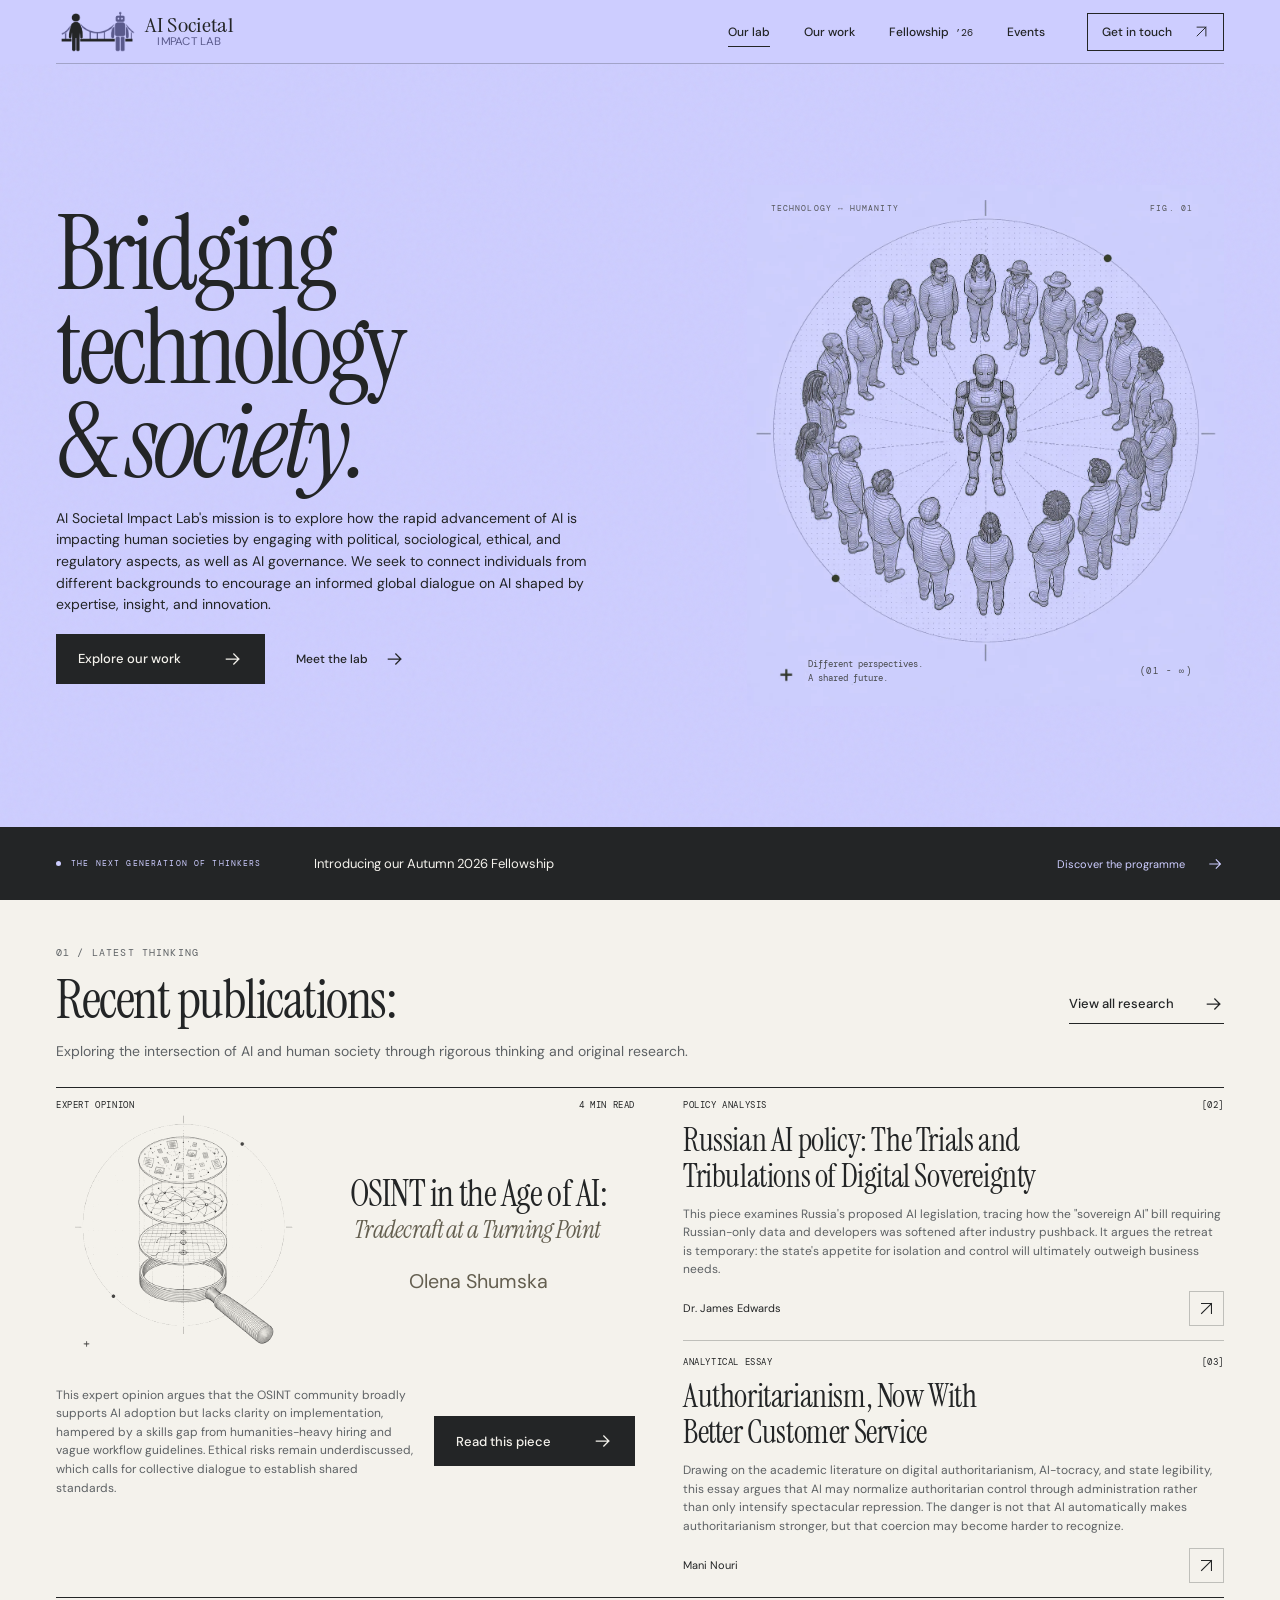
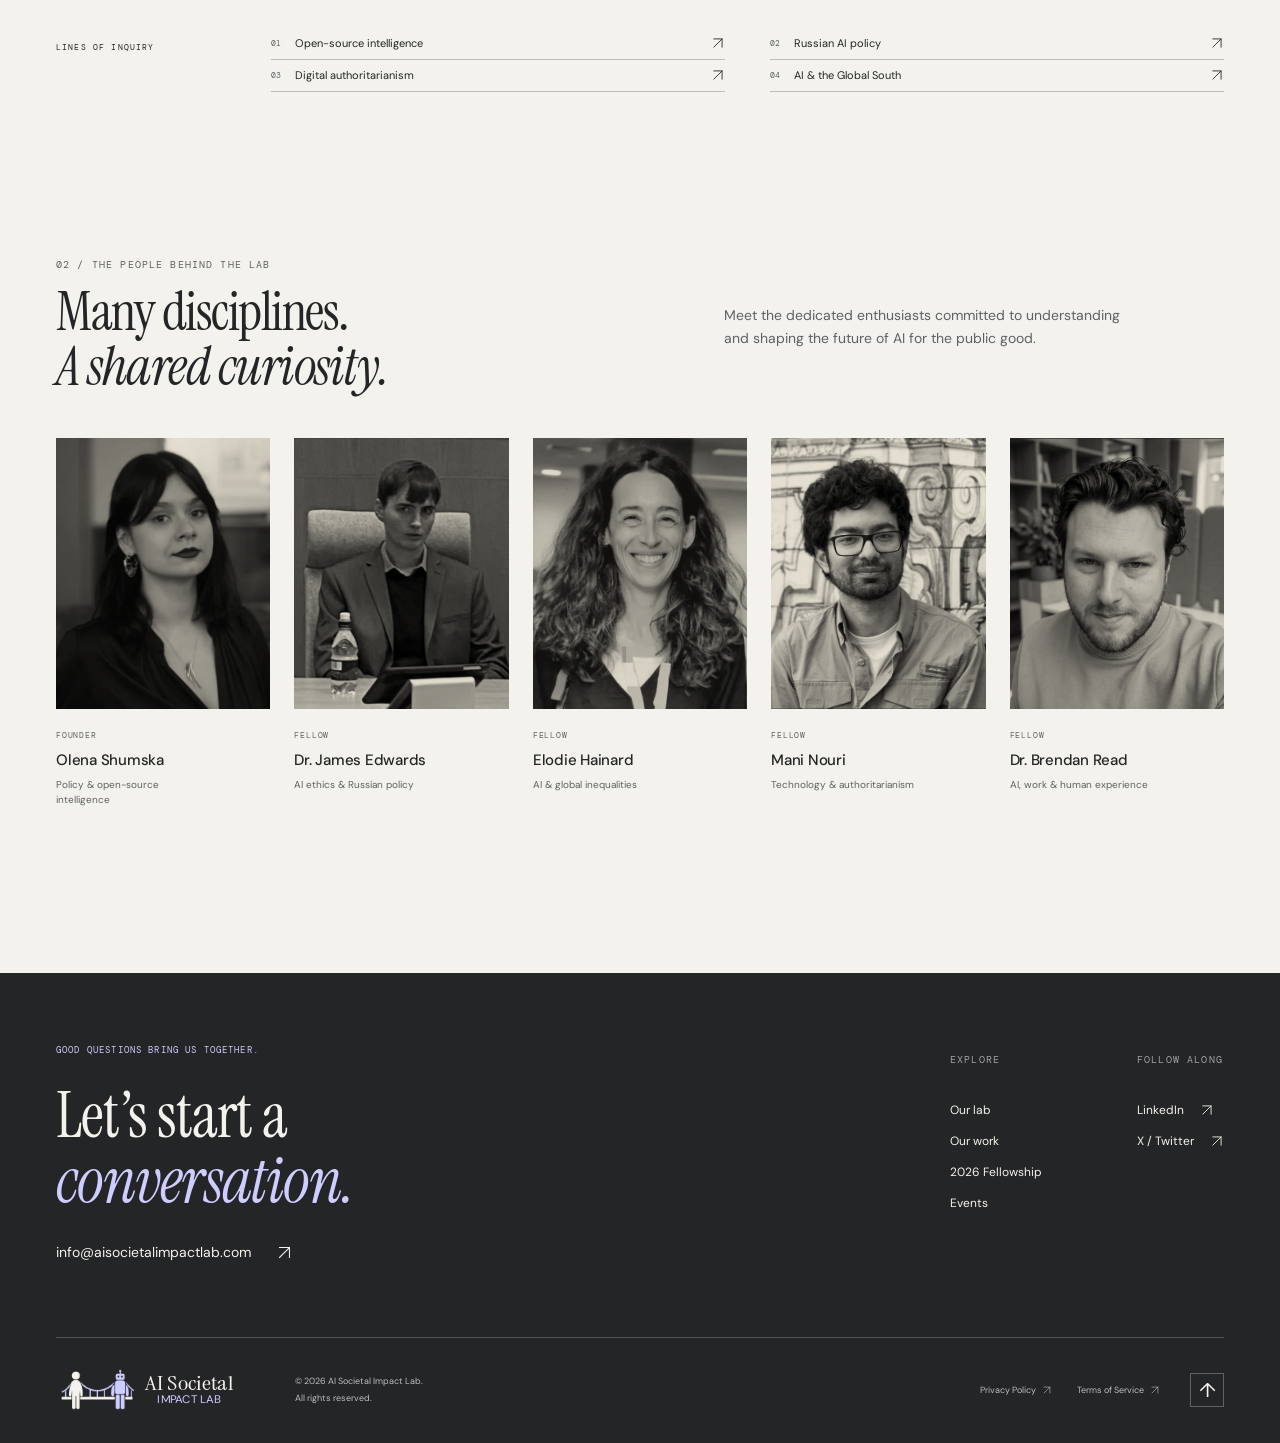
==== commit 1e851059: "Optimize illustrations for faster first load" ====
--- a/index.html
+++ b/index.html
@@ -131,7 +131,7 @@
               </div>
               <img
                 class="hero-artwork"
-                src="assets/artwork/homepage/hero-art.png"
+                src="assets/artwork/homepage/hero-art.webp"
                 alt="People gathered in a circle around a robot."
                 width="1199"
                 height="1312"
@@ -210,7 +210,7 @@
               <article class="featured-publication olena-feature">
                 <div class="publication-art olena-banner">
                   <img class="research-artwork research-artwork-0"
-                    src="assets/artwork/articles/olena_001_bnr.png"
+                    src="assets/artwork/articles/olena_001_bnr.webp"
                     alt="" aria-hidden="true" width="1592" height="896" loading="lazy" />
                   <a class="banner-piece-link" href="ourwork/osint-ai-tradecraft-turning-point/index.html">
                     <h3 class="banner-title"><span>OSINT in the Age of AI:</span><em>Tradecraft at a Turning Point</em></h3>
